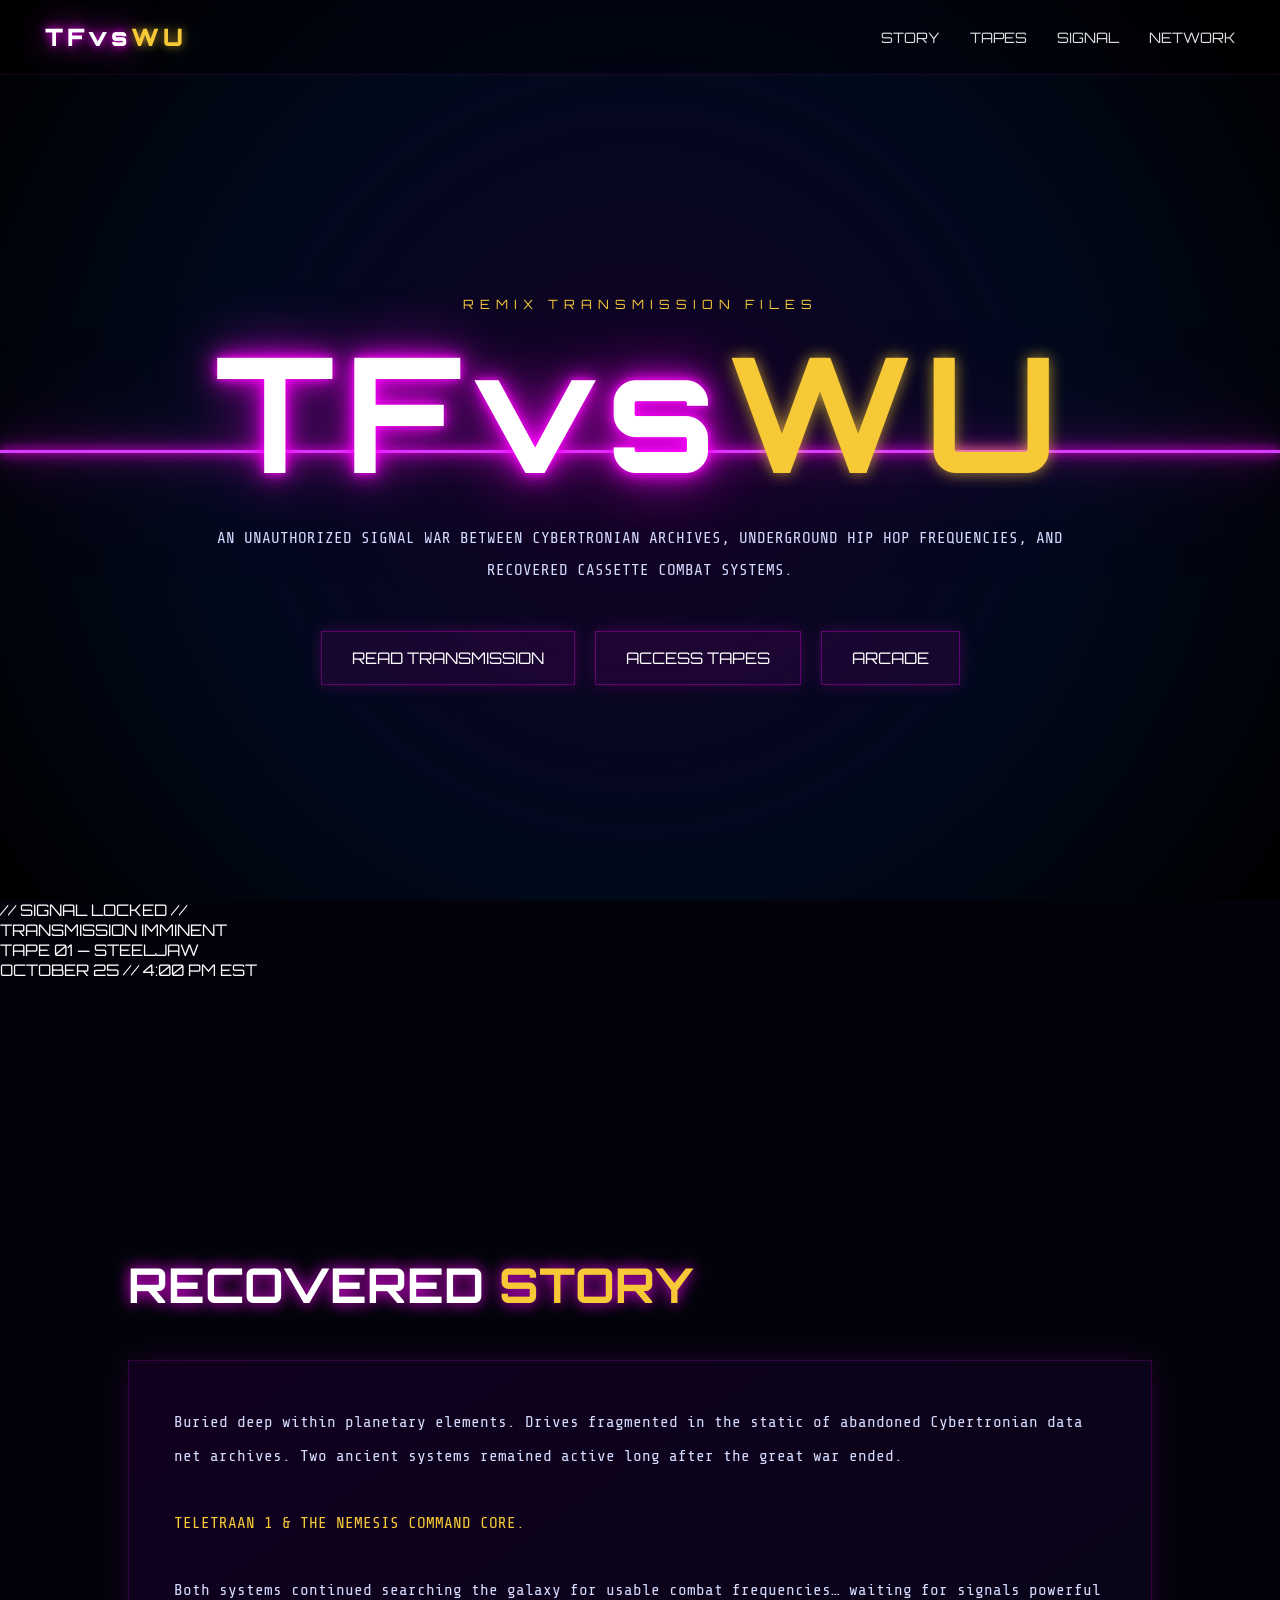
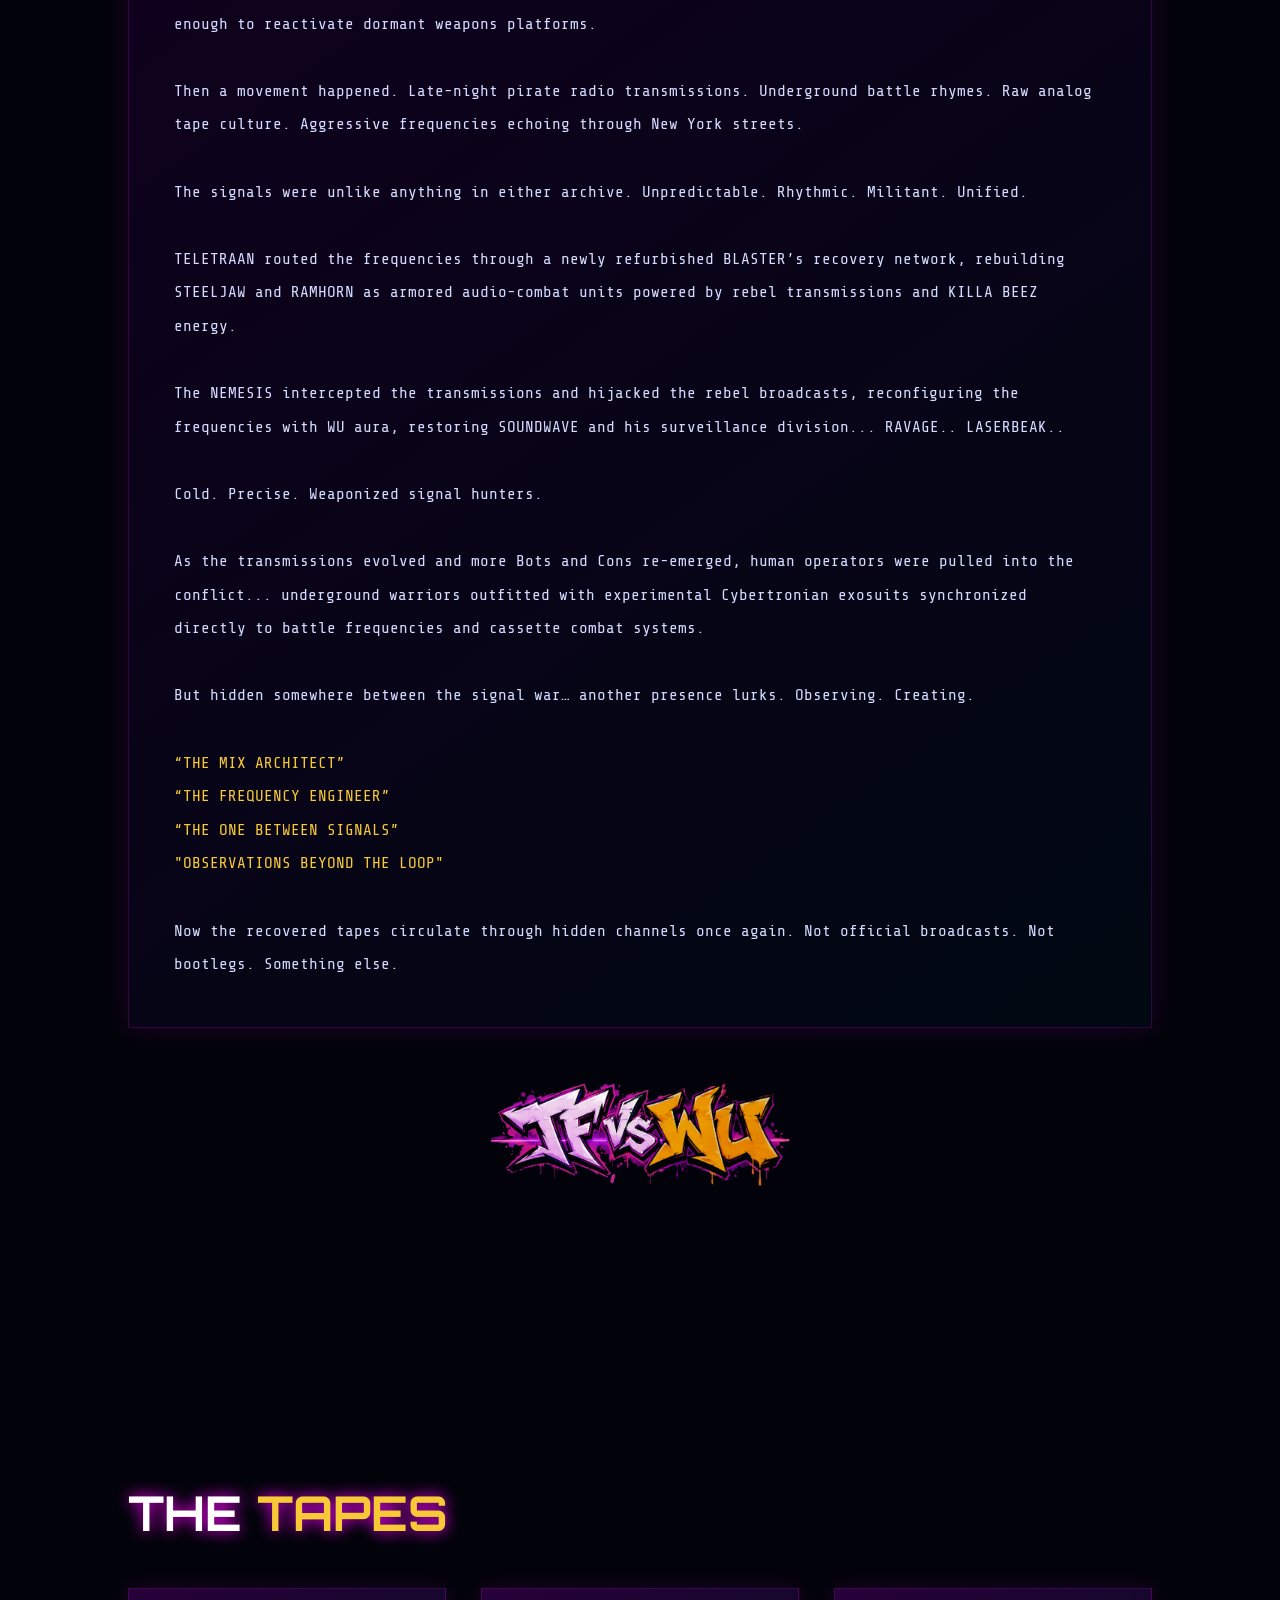
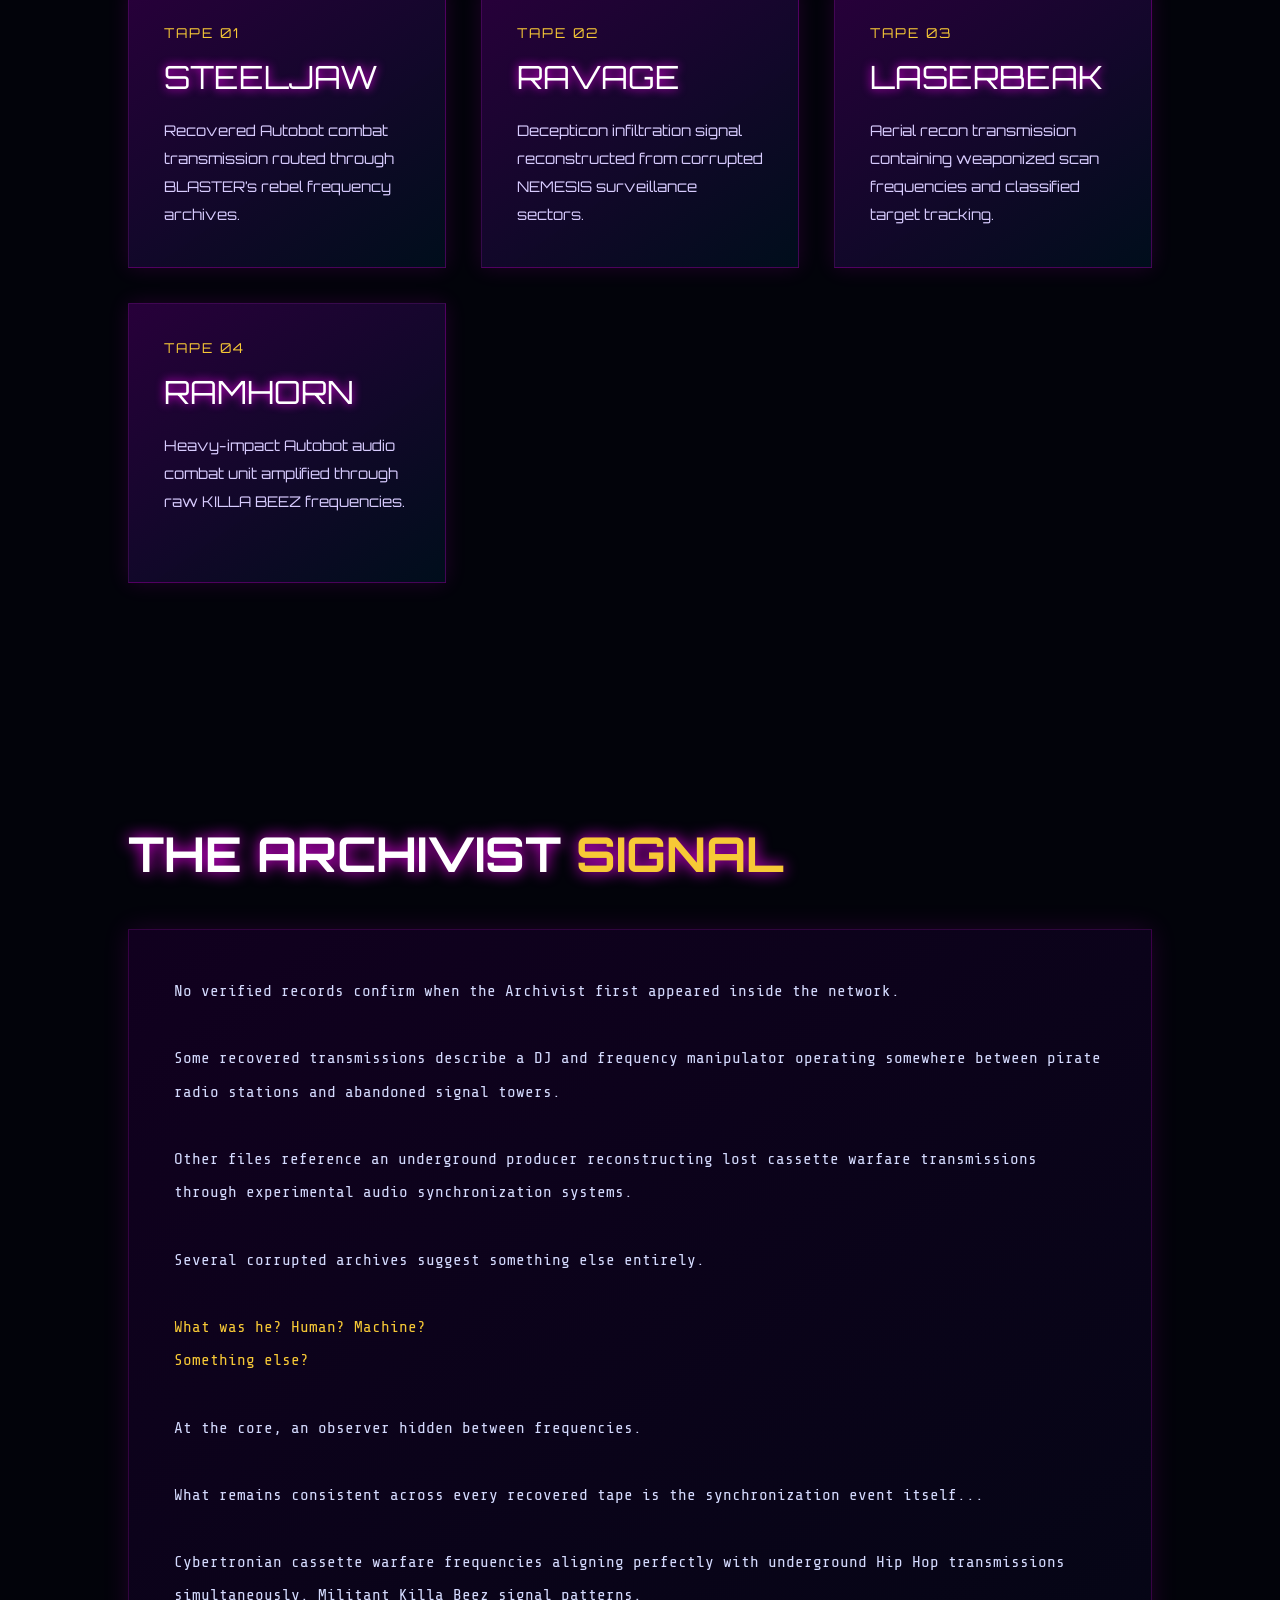
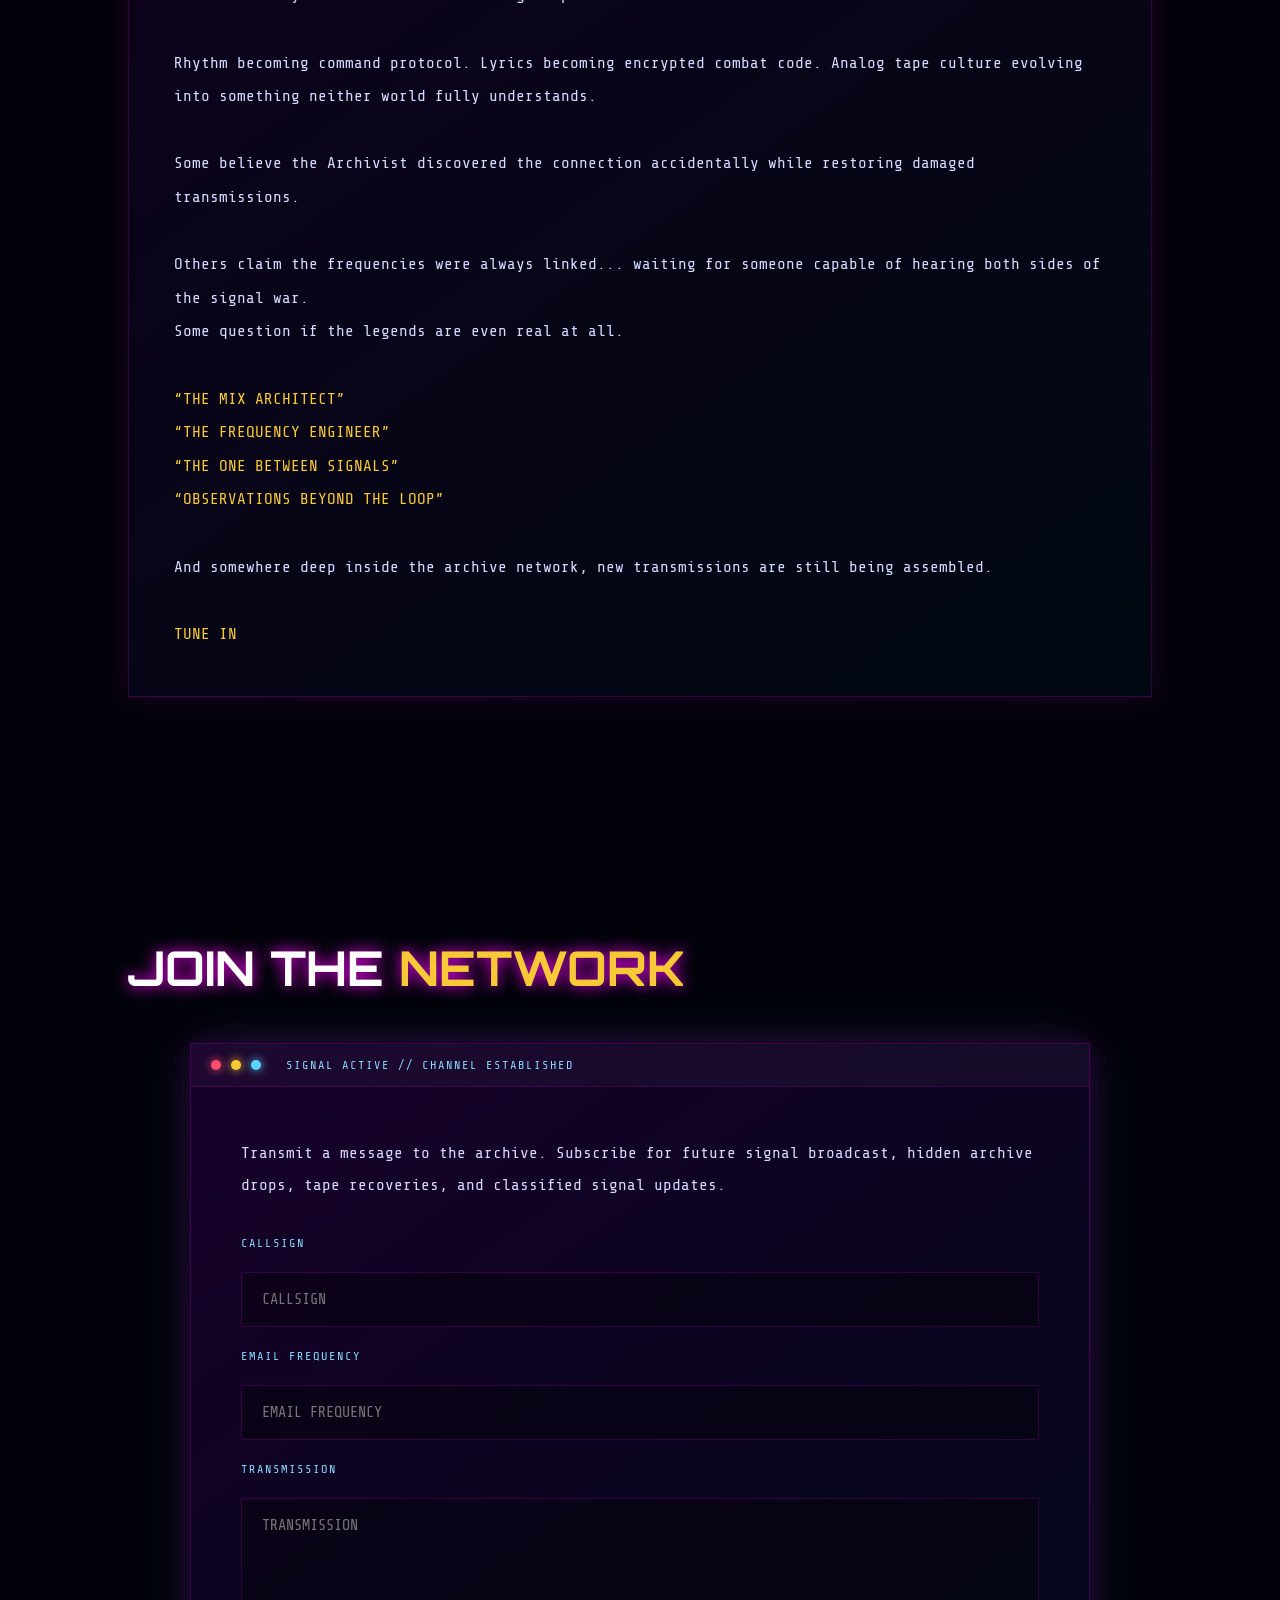
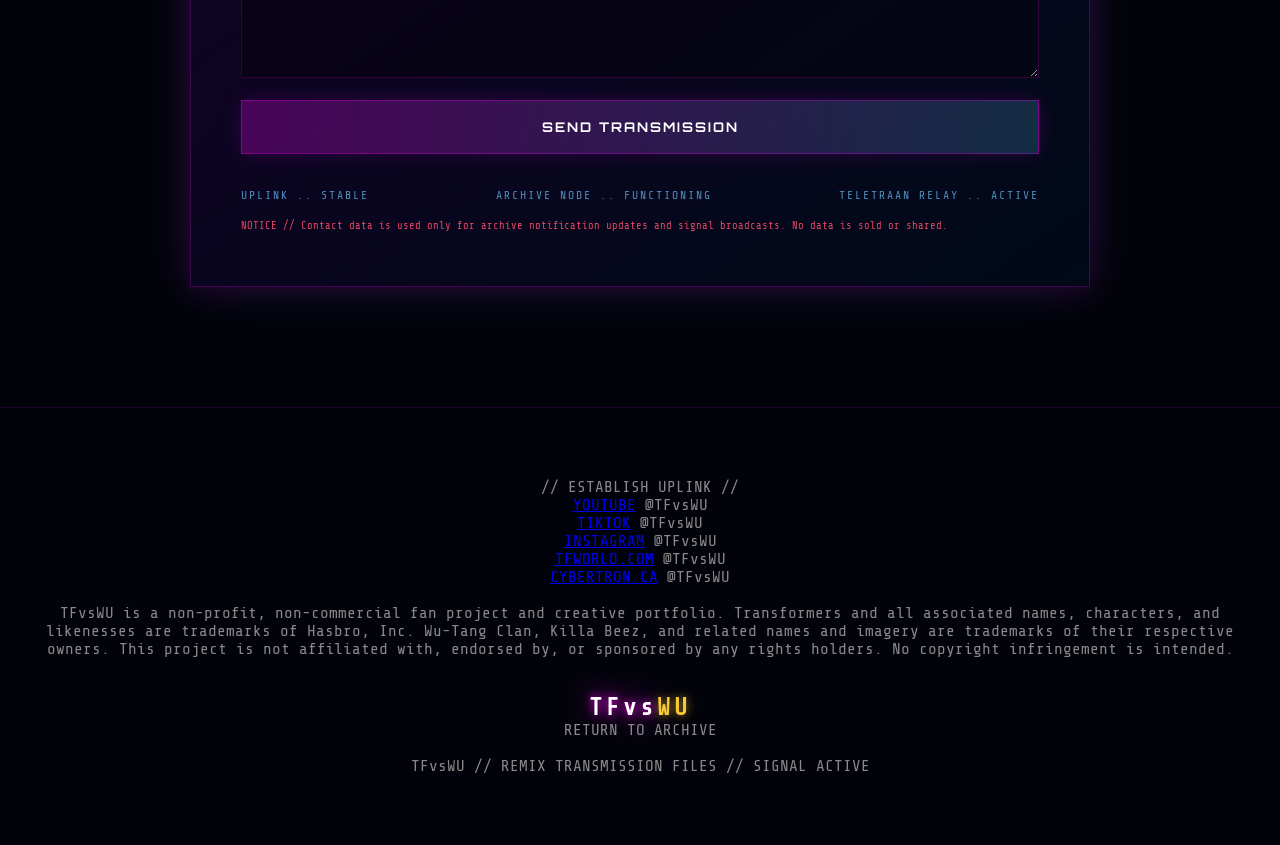
==== index.html @ 9536e9f8 "Update index.html" ====
<!DOCTYPE html>
<html lang="en">

<head>

  
<meta charset="UTF-8" />
<meta name="viewport" content="width=device-width, initial-scale=1.0"/>

<title>TFvsWU // Remix Transmission Files</title>

<meta name="description"
content="TFvsWU Remix Transmission Files. A crossover archive of Cybertronian cassette warfare, underground hip hop frequencies, and recovered transmission files.">

<meta property="og:title"
content="TFvsWU // Remix Transmission Files">

<meta property="og:description"
content="Recovered cassette combat transmissions and remix archive files.">

<meta property="og:type"
content="website">

<link rel="icon"
type="image/svg+xml"
href="data:image/svg+xml,%3Csvg xmlns='http://www.w3.org/2000/svg' viewBox='0 0 100 100'%3E%3Cdefs%3E%3Cfilter id='g'%3E%3CfeGaussianBlur stdDeviation='6'/%3E%3C/filter%3E%3C/defs%3E%3Cpolygon points='50,5 90,27 90,73 50,95 10,73 10,27' fill='%23d83cff' filter='url(%23g)'/%3E%3Cpolygon points='50,10 85,30 85,70 50,90 15,70 15,30' fill='%23f7c936'/%3E%3C/svg%3E">

<link rel="preconnect" href="https://fonts.googleapis.com">
<link rel="preconnect" href="https://fonts.gstatic.com" crossorigin>
<link href="https://fonts.googleapis.com/css2?family=Orbitron:wght@400;600;800;900&family=Share+Tech+Mono&display=swap" rel="stylesheet">

<link rel="stylesheet" href="style.css">


</head>

<body id="top">

<div class="grid-bg">
<div class="grid-floor"></div>
<div class="horizon"></div>
</div>

<div class="scanlines"></div>

<!-- ==================================================
NAV
================================================== -->

<nav aria-label="Main Navigation">

<a href="#top" class="logo">
TFvs<span>WU</span>
</a>

<div class="nav-links">

<a href="#story">STORY</a>
<a href="#tapes">TAPES</a>
<a href="#signal">SIGNAL</a>
<a href="#community">NETWORK</a>

</div>

</nav>

<!-- ==================================================
HERO
================================================== -->

<section id="top" class="hero">

<div class="hero-sub">
REMIX TRANSMISSION FILES
</div>

<h1>
TFvs<span>WU</span>
</h1>

<p>
AN UNAUTHORIZED SIGNAL WAR BETWEEN CYBERTRONIAN ARCHIVES, UNDERGROUND HIP HOP FREQUENCIES, AND RECOVERED CASSETTE COMBAT SYSTEMS.
</p>

<div class="hero-buttons">

<a href="#story">
READ TRANSMISSION
</a>
  
<a href="#tapes">
ACCESS TAPES
</a>

<a href="energon-cubes.html" target="_blank" rel="noopener noreferrer">ARCADE</a>
  
</div>

</section>

  
<!-- TFvsWU RELEASE TRANSMISSION -->
<div class="release-alert">
    <span class="release-label">// SIGNAL LOCKED //</span>

    <div class="release-title">
        TRANSMISSION IMMINENT
    </div>

    <div class="release-date">
        TAPE 01 — STEELJAW
        <br>
        OCTOBER 25 // 4:00 PM EST
    </div>

    <div class="release-video">
        <iframe
            src="https://www.youtube.com/embed/YOUR_YOUTUBE_VIDEO_ID"
            title="TFvsWU Tape 01 - Steeljaw"
            frameborder="0"
            allow="accelerometer; autoplay; clipboard-write; encrypted-media; gyroscope; picture-in-picture; web-share"
            referrerpolicy="strict-origin-when-cross-origin"
            allowfullscreen>
        </iframe>
    </div>
</div>


</div>

</section>
    

<!-- ==================================================
STORY
================================================== -->



<section id="story">

<h2 class="section-title">
RECOVERED <span>STORY</span>
</h2>

<div class="story-box">

<p>
Buried deep within planetary elements. Drives fragmented in the static of abandoned Cybertronian data net archives. Two ancient systems remained active long after the great war ended.</p>

<br>

<p class="highlight">
TELETRAAN 1 & THE NEMESIS COMMAND CORE.
</p>

<br>

<p>
Both systems continued searching the galaxy for usable combat frequencies… waiting for signals powerful enough to reactivate dormant weapons platforms.
</p>

<br>

<p>
Then a movement happened.

Late-night pirate radio transmissions.
Underground battle rhymes.
Raw analog tape culture.
Aggressive frequencies echoing through New York streets.
</p>

<br>

<p>
The signals were unlike anything in either archive.

Unpredictable.
Rhythmic.
Militant.
Unified.
</p>

<br>

<p>
TELETRAAN routed the frequencies through a newly refurbished BLASTER’s recovery network, rebuilding STEELJAW and RAMHORN as armored audio-combat units powered by rebel transmissions and KILLA BEEZ energy.
</p>

<br>

<p>
The NEMESIS intercepted the transmissions and hijacked the rebel broadcasts, reconfiguring the frequencies with WU aura, restoring SOUNDWAVE and his surveillance division... RAVAGE.. LASERBEAK..

</p>
<br>
<p>
Cold.
Precise.
Weaponized signal hunters.
</p>

<br>

<p>
As the transmissions evolved and more Bots and Cons re-emerged, human operators were pulled into the conflict... underground warriors outfitted with experimental Cybertronian exosuits synchronized directly to battle frequencies and cassette combat systems.
</p>

<br>

<p>
But hidden somewhere between the signal war… another presence lurks. Observing. Creating.
</p>

<br>

<p class="highlight">

“THE MIX ARCHITECT”
<br>
“THE FREQUENCY ENGINEER”
<br>
“THE ONE BETWEEN SIGNALS”
<br>
"OBSERVATIONS BEYOND THE LOOP"
  
</p>

<br>

<p>
Now the recovered tapes circulate through hidden channels once again.

Not official broadcasts.

Not bootlegs.

Something else.
</p>

</div>

<div style="text-align: center; margin: 30px 0;">
    <img 
        src="alt-logo.png" 
        alt="Alt Logo" 
        style="width: 100%; max-width: 300px; height: auto; display: inline-block;">
</div>
  
</section>
  
<!-- ==================================================
TAPES
================================================== -->

<section id="tapes">

<h2 class="section-title">
THE <span>TAPES</span>
</h2>

<div class="tapes-grid">

<a class="tape-card" href="steeljaw.html">

<div class="tape-number">
TAPE 01
</div>

<div class="tape-title">
STEELJAW
</div>

<div class="tape-desc">
Recovered Autobot combat transmission routed through BLASTER’s rebel frequency archives.
</div>

</a>

<a class="tape-card" href="ravage.html">

<div class="tape-number">
TAPE 02
</div>

<div class="tape-title">
RAVAGE
</div>

<div class="tape-desc">
Decepticon infiltration signal reconstructed from corrupted NEMESIS surveillance sectors.
</div>

</a>

<a class="tape-card" href="laserbeak.html">

<div class="tape-number">
TAPE 03
</div>

<div class="tape-title">
LASERBEAK
</div>

<div class="tape-desc">
Aerial recon transmission containing weaponized scan frequencies and classified target tracking.
</div>

</a>

<a class="tape-card" href="ramhorn.html">

<div class="tape-number">
TAPE 04
</div>

<div class="tape-title">
RAMHORN
</div>

<div class="tape-desc">
Heavy-impact Autobot audio combat unit amplified through raw KILLA BEEZ frequencies.
</div>

</a>

</div>

</section>

<!-- ==================================================
ARCHIVIST SIGNAL
================================================== -->

<section id="signal">

<h2 class="section-title">
THE ARCHIVIST <span>SIGNAL</span>
</h2>

<div class="story-box">

<p>
No verified records confirm when the Archivist first appeared inside the network.
</p>

<br>

<p>
Some recovered transmissions describe a DJ and frequency manipulator operating somewhere between pirate radio stations and abandoned signal towers.
</p>

<br>

<p>
Other files reference an underground producer reconstructing lost cassette warfare transmissions through experimental audio synchronization systems.
</p>

<br>

<p>
Several corrupted archives suggest something else entirely.
</p>

<br>

<p class="highlight">
What was he? Human? Machine?
<br>
Something else?
</p>

<br>

<p>
At the core, an observer hidden between frequencies.
</p>

<br>

<p>
What remains consistent across every recovered tape is the synchronization event itself...
</p>

<br>

<p>
Cybertronian cassette warfare frequencies aligning perfectly with underground Hip Hop transmissions simultaneously. Militant Killa Beez signal patterns.
</p>

<br>

<p>
Rhythm becoming command protocol.
Lyrics becoming encrypted combat code.
Analog tape culture evolving into something neither world fully understands.
</p>

<br>

<p>
Some believe the Archivist discovered the connection accidentally while restoring damaged transmissions.
</p>

<br>

<p>
Others claim the frequencies were always linked... waiting for someone capable of hearing both sides of the signal war.
</p>

<p>
Some question if the legends are even real at all.
</p>
<br>
  
<p class="highlight">

“THE MIX ARCHITECT”
<br>
“THE FREQUENCY ENGINEER”
<br>
“THE ONE BETWEEN SIGNALS”
<br>
“OBSERVATIONS BEYOND THE LOOP”

</p>

<br>

<p>
And somewhere deep inside the archive network, new transmissions are still being assembled.
</p>

<br>
<p class="highlight">
TUNE IN
</p>
</div>

</section>

<!-- ==================================================
NETWORK TERMINAL
================================================== -->

<section id="community">

<h2 class="section-title">
JOIN THE <span>NETWORK</span>
</h2>

<div class="network-terminal">

<div class="terminal-top">

<div class="terminal-dot red"></div>
<div class="terminal-dot yellow"></div>
<div class="terminal-dot blue"></div>

<div class="terminal-status">
SIGNAL ACTIVE // CHANNEL ESTABLISHED
</div>

</div>

<div class="terminal-content">

<p class="network-text">

Transmit a message to the archive.

Subscribe for future signal broadcast, hidden archive drops, tape recoveries, and classified signal updates.

</p>

<form
class="network-form"
action="https://formsubmit.co/613hiphop@gmail.com"
method="POST"
>

<input
type="hidden"
name="_subject"
value="TFvsWU Signal Transmission">

<input
type="hidden"
name="_template"
value="table">

<input
type="hidden"
name="_honey">

<input
type="hidden"
name="_captcha"
value="true">

<input
type="hidden"
name="_next"
value="https://tfvswu.com/thankyou.html">
  
<label for="callsign">
CALLSIGN
</label>

<input
id="callsign"
type="text"
name="name"
placeholder="CALLSIGN"
required
>

<label for="email">
EMAIL FREQUENCY
</label>

<input
id="email"
type="email"
name="email"
placeholder="EMAIL FREQUENCY"
required
>

<label for="message">
TRANSMISSION
</label>

<textarea
id="message"
name="message"
placeholder="TRANSMISSION"
required
></textarea>
  
<button type="submit">
SEND TRANSMISSION
</button>

</form>

<div class="terminal-footer">

<span>UPLINK .. STABLE</span>
<span>ARCHIVE NODE .. FUNCTIONING</span>
<span>TELETRAAN RELAY .. ACTIVE</span>

</div>

<p class="network-note">
NOTICE // Contact data is used only for archive notification updates and signal broadcasts. No data is sold or shared.
</p>
  
</div>

</div>

</div>

</section>

<!-- ==================================================
FOOTER
================================================== -->

<footer>

  <!-- TFvsWU SOCIAL UPLINK -->
<div class="social-signal">
    <div class="social-heading">// ESTABLISH UPLINK //</div>

    <div class="social-links">
        <div class="social-item">
            <a href="https://www.youtube.com/@TFvsWU" target="_blank" rel="noopener noreferrer">YOUTUBE</a>
            <span>@TFvsWU</span>
        </div>

        <div class="social-item">
            <a href="https://www.tiktok.com/@tfvswu" target="_blank" rel="noopener noreferrer">TIKTOK</a>
            <span>@TFvsWU</span>
        </div>

        <div class="social-item">
            <a href="https://www.tiktok.com/@tfvswu" target="_blank" rel="noopener noreferrer">INSTAGRAM</a>
            <span>@TFvsWU</span>
        </div>
    </div>

    <div class="community-links">
        <div class="social-item">
            <a href="https://tfw2005.com/" target="_blank" rel="noopener noreferrer">TFWORLD.COM</a>
            <span>@TFvsWU</span>
        </div>

        <div class="social-item">
            <a href="https://www.cybertron.ca/" target="_blank" rel="noopener noreferrer">CYBERTRON.CA</a>
            <span>@TFvsWU</span>
        </div>
    </div>
</div>

  <br>

  <p class="disclaimer">
        TFvsWU is a non-profit, non-commercial fan project and creative portfolio.
        Transformers and all associated names, characters, and likenesses are trademarks of Hasbro, Inc.
        Wu-Tang Clan, Killa Beez, and related names and imagery are trademarks of their respective owners.
        This project is not affiliated with, endorsed by, or sponsored by any rights holders.
        No copyright infringement is intended.
    </p>
<br>
  <br>


  
<a href="index.html#top" class="logo">
    TFvs<span>WU</span>
</a>
  
    <div class="return-text">
        RETURN TO ARCHIVE
    </div>
<br>

  TFvsWU // REMIX TRANSMISSION FILES //
SIGNAL ACTIVE
  
</footer>

</body>

</html>
---- style.css ----
*{
    margin:0;
    padding:0;
    box-sizing:border-box;
}

html{
    scroll-behavior:smooth;
}

body{

    background:#02030a;
    color:white;

    overflow-x:hidden;

    font-family:'Orbitron',sans-serif;
}

/* ==================================================
COLOR VARIABLES
================================================== */

:root{

    --purple:#d83cff;
    --purpleGlow:#ff00ff;

    --blue:#5ad1ff;

    --wu:#f7c936;

    --dark:#05060d;

}

/* ==================================================
BACKGROUND
================================================== */

.grid-bg{

    position:fixed;
    inset:0;

    z-index:-50;

    overflow:hidden;

    background:

    radial-gradient(
        circle at center,
        rgba(90,0,140,.22) 0%,
        rgba(0,10,30,.92) 55%,
        #000 100%
    );
}

/* ==================================================
GRID FLOOR
================================================== */

.grid-floor{

    position:absolute;

    width:300%;
    height:300%;

    left:-100%;
    bottom:-170%;

    transform:
    perspective(1200px)
    rotateX(87deg);

    background-image:

    linear-gradient(
        rgba(255,0,255,.22) 1px,
        transparent 1px
    ),

    linear-gradient(
        90deg,
        rgba(90,209,255,.15) 1px,
        transparent 1px
    );

    background-size:
        100% 55px,
        120px 100%;

    animation:gridMove 12s linear infinite;

    opacity:.95;

    filter:
        drop-shadow(0 0 6px #ff00ff)
        drop-shadow(0 0 10px rgba(90,209,255,.3));

    mask-image:
        linear-gradient(
            to top,
            rgba(255,255,255,1) 0%,
            rgba(255,255,255,.9) 40%,
            rgba(255,255,255,.3) 75%,
            transparent 100%
        );
}

@keyframes gridMove{

    from{
        background-position:0 0;
    }

    to{
        background-position:0 55px;
    }

}

/* ==================================================
HORIZON
================================================== */

.horizon{

    position:absolute;

    top:50%;

    width:100%;
    height:3px;

    background:var(--purple);

    box-shadow:
    0 0 8px var(--purpleGlow),
    0 0 16px var(--purpleGlow),
    0 0 32px var(--purpleGlow),
    0 0 64px var(--purpleGlow),
    0 0 120px rgba(255,0,255,.8);
}

/* ==================================================
SCANLINES
================================================== */

.scanlines{

    position:fixed;
    inset:0;

    z-index:999;

    pointer-events:none;

    background:
    repeating-linear-gradient(
        to bottom,
        rgba(255,255,255,.02),
        rgba(255,255,255,.02) 1px,
        transparent 1px,
        transparent 4px
    );

    mix-blend-mode:soft-light;
}

/* ==================================================
NAV
================================================== */

nav{

    position:fixed;
    top:0;
    left:0;

    width:100%;

    display:flex;
    justify-content:space-between;
    align-items:center;

    padding:22px 45px;

    z-index:500;

    background:rgba(0,0,0,.35);

    backdrop-filter:blur(8px);

    border-bottom:
    1px solid rgba(255,0,255,.12);
}

.logo{

    text-decoration:none;

    font-size:1.5rem;
    font-weight:900;

    letter-spacing:4px;

    color:white;

    text-shadow:
    0 0 10px var(--purpleGlow),
    0 0 30px var(--purpleGlow);
}

.logo span{

    color:var(--wu);

    text-shadow:
    0 0 10px rgba(247,201,54,.7);
}

.logo:hover{

    transform:scale(1.05);

    transition:.3s;

    text-shadow:
    0 0 12px var(--purpleGlow),
    0 0 24px var(--purpleGlow),
    0 0 40px var(--purpleGlow);
}

.logo:hover span{

    color:var(--wu);

    text-shadow:
    0 0 12px rgba(247,201,54,.8),
    0 0 24px rgba(247,201,54,.8),
    0 0 40px rgba(247,201,54,.6);
} 
  
.nav-links{

    display:flex;
    gap:30px;
}

.nav-links a{

    text-decoration:none;

    color:#ddd;

    font-size:.9rem;

    transition:.3s;
}

.nav-links a:hover{

    color:var(--wu);

    text-shadow:
    0 0 8px rgba(247,201,54,.8);
}

/* ==================================================
HERO
================================================== */

.hero{

    min-height:100vh;

    display:flex;
    flex-direction:column;
    justify-content:center;
    align-items:center;

    text-align:center;

    padding:120px 40px 40px;
}

.hero-sub{

    color:var(--wu);

    letter-spacing:6px;

    margin-bottom:20px;

    font-size:.8rem;
}

.hero h1{

    font-size:clamp(4rem,14vw,10rem);

    line-height:1;

    letter-spacing:10px;

    margin-bottom:30px;

    text-shadow:
    0 0 10px var(--purpleGlow),
    0 0 25px var(--purpleGlow),
    0 0 60px rgba(255,0,255,.8);
}

.hero h1 span{

    color:var(--wu);

    text-shadow:
    0 0 15px rgba(247,201,54,.7);
}

.hero p{

    max-width:850px;

    line-height:2;

    color:#d3d9ff;

    font-family:'Share Tech Mono',monospace;

    margin-bottom:45px;
}

.hero-buttons{

    display:flex;
    gap:20px;
    flex-wrap:wrap;
}

.hero-buttons a{

    padding:16px 30px;

    text-decoration:none;

    color:white;

    border:1px solid rgba(255,0,255,.3);

    background:rgba(255,0,255,.08);

    transition:.3s;

    box-shadow:
    0 0 15px rgba(255,0,255,.2);
}

.hero-buttons a:hover{

    transform:translateY(-4px);

    border-color:var(--wu);

    color:var(--wu);

    box-shadow:
    0 0 15px rgba(247,201,54,.4),
    0 0 30px rgba(255,0,255,.4);
}

/* ==================================================
SECTIONS
================================================== */

section{

    padding:120px 10%;
}

.section-title{

    font-size:3rem;

    margin-bottom:45px;

    color:white;

    text-shadow:
    0 0 15px var(--purpleGlow);
}

.section-title span{

    color:var(--wu);
}

/* ==================================================
STORY BOXES
================================================== */

.story-box{

    padding:45px;

    background:
    linear-gradient(
        145deg,
        rgba(20,0,35,.85),
        rgba(0,10,20,.82)
    );

    border:
    1px solid rgba(255,0,255,.18);

    backdrop-filter:blur(8px);

    font-family:'Share Tech Mono',monospace;

    line-height:2.1;

    color:#d5dbff;

    box-shadow:
    0 0 25px rgba(255,0,255,.12);
}

.story-box .highlight{

    color:var(--wu);
}

/* ==================================================
TAPES
================================================== */

.tapes-grid{

    display:grid;

    grid-template-columns:
    repeat(auto-fit,minmax(260px,1fr));

    gap:35px;
}

.tape-card{

    position:relative;

    min-height:280px;

    padding:35px;

    overflow:hidden;

    text-decoration:none;

    background:
    linear-gradient(
        145deg,
        rgba(45,0,65,.88),
        rgba(0,15,30,.92)
    );

    border:
    1px solid rgba(255,0,255,.2);

    transition:.4s;

    box-shadow:
    0 0 20px rgba(255,0,255,.12);
}

.tape-card:hover{

    transform:
    translateY(-8px)
    scale(1.02);

    border-color:rgba(247,201,54,.5);

    box-shadow:
    0 0 20px rgba(255,0,255,.45),
    0 0 40px rgba(247,201,54,.18);
}

.tape-card::before{

    content:"";

    position:absolute;
    inset:0;

    background:
    linear-gradient(
        120deg,
        transparent,
        rgba(255,255,255,.08),
        transparent
    );

    transform:translateX(-100%);

    transition:1s;
}

.tape-card:hover::before{

    transform:translateX(100%);
}

.tape-number{

    color:var(--wu);

    font-size:.85rem;

    margin-bottom:16px;

    letter-spacing:2px;
}

.tape-title{

    font-size:2rem;

    margin-bottom:20px;

    color:white;

    text-shadow:
    0 0 10px var(--purpleGlow);
}

.tape-desc{

    color:#d8ccff;

    line-height:1.9;

    font-size:.92rem;
}

/* ==================================================
NETWORK TERMINAL
================================================== */

.network-terminal{

    position:relative;

    max-width:900px;

    margin:auto;

    background:
    linear-gradient(
        145deg,
        rgba(25,0,45,.92),
        rgba(0,10,25,.95)
    );

    border:
    1px solid rgba(255,0,255,.22);

    overflow:hidden;

    backdrop-filter:blur(10px);

    box-shadow:
    0 0 30px rgba(255,0,255,.18),
    0 0 60px rgba(0,180,255,.08);
}

.terminal-top{

    display:flex;
    align-items:center;

    gap:10px;

    padding:14px 20px;

    border-bottom:
    1px solid rgba(255,0,255,.15);

    background:
    rgba(255,255,255,.03);
}

.terminal-dot{

    width:10px;
    height:10px;

    border-radius:50%;
}

.terminal-dot.red{
    background:#ff4d6d;
    box-shadow:0 0 10px #ff4d6d;
}

.terminal-dot.yellow{
    background:#f7c936;
    box-shadow:0 0 10px #f7c936;
}

.terminal-dot.blue{
    background:#5ad1ff;
    box-shadow:0 0 10px #5ad1ff;
}

.terminal-status{

    margin-left:15px;

    font-size:.75rem;

    letter-spacing:2px;

    color:#8ad8ff;

    font-family:'Share Tech Mono',monospace;
}

.terminal-content{

    padding:50px;
}

.network-text{

    color:#d8d8ff;

    line-height:2;

    margin-bottom:35px;

    font-family:'Share Tech Mono',monospace;
}

.network-form{

    display:flex;
    flex-direction:column;

    gap:22px;
}
.network-form label{

    font-size:.75rem;

    letter-spacing:2px;

    color:#8ad8ff;

    font-family:'Share Tech Mono',monospace;
}
.network-form input,
.network-form textarea{

    width:100%;

    padding:18px 20px;

    background:
    rgba(0,0,0,.35);

    border:
    1px solid rgba(255,0,255,.18);

    color:white;

    font-size:.95rem;

    font-family:'Share Tech Mono',monospace;

    outline:none;

    transition:.3s;
}

.network-form input:focus,
.network-form textarea:focus{

    border-color:#f7c936;

    box-shadow:
    0 0 15px rgba(247,201,54,.25);
}

.network-form textarea{

    min-height:180px;

    resize:vertical;
}

.network-form button{

    padding:18px;

    border:none;

    cursor:pointer;

    background:
    linear-gradient(
        90deg,
        rgba(255,0,255,.25),
        rgba(90,209,255,.18)
    );

    color:white;

    letter-spacing:2px;

    font-weight:700;

    transition:.35s;

    font-family:'Orbitron',sans-serif;

    border:
    1px solid rgba(255,0,255,.3);

    box-shadow:
    0 0 20px rgba(255,0,255,.15);
}

.network-form button:hover{

    transform:translateY(-3px);

    color:#f7c936;

    border-color:#f7c936;

    box-shadow:
    0 0 20px rgba(247,201,54,.3),
    0 0 35px rgba(255,0,255,.25);
}

.terminal-footer{

    margin-top:35px;

    display:flex;
    justify-content:space-between;
    flex-wrap:wrap;

    gap:15px;

    font-size:.72rem;

    color:#6dc7ff;

    letter-spacing:2px;

    font-family:'Share Tech Mono',monospace;

    opacity:.7;
}
.network-note{

    margin-top:15px;

    font-size:.65rem;

    color:#ff4d6d;

    font-family:'Share Tech Mono',monospace;

    opacity:.9;

    line-height:1.8;
}
/* ==================================================
FOOTER
================================================== */

footer{

    padding:70px 20px;

    text-align:center;

    border-top:
    1px solid rgba(255,0,255,.12);

    color:#888;

    font-family:'Share Tech Mono',monospace;
}

/* ==================================================
KEYBOARD FOCUS
================================================== */

a:focus-visible,
button:focus-visible,
input:focus-visible,
textarea:focus-visible{

    outline:2px solid var(--wu);
    outline-offset:4px;
}
  
/* ==================================================
RESPONSIVE
================================================== */

@media(max-width:768px){

    nav{

        flex-direction:column;
        gap:20px;
    }

    .hero h1{

        letter-spacing:4px;
    }

    .section-title{

        font-size:2rem;
    }

    .terminal-content{

        padding:35px 25px;
    }

    .terminal-footer{

        flex-direction:column;
    }

/* =====================================
   TFvsWU RELEASE TRANSMISSION
===================================== */

.release-alert {
    text-align: center;
    width: fit-content;
    max-width: 90%;
    margin: 25px auto 10px;
    padding: 16px 24px;
    text-align: center;
    border: 1px solid rgba(177, 100, 255, 0.65);
    background: rgba(35, 15, 55, 0.55);
    box-shadow: 0 0 18px rgba(160, 70, 255, 0.18);
    animation: releaseGlow 2s ease-in-out infinite alternate;
}

.release-label {
    display: block;
    color: #bd8aff;
    font-size: 0.7rem;
    letter-spacing: 3px;
    margin-bottom: 8px;
}

.release-title {
    color: #fff;
    font-size: clamp(1.1rem, 3vw, 1.6rem);
    font-weight: bold;
    letter-spacing: 2px;
}

.release-date {
    color: #ffe36a;
    font-size: 0.9rem;
    font-weight: bold;
    letter-spacing: 2px;
    line-height: 1.8;
    margin-top: 10px;
}

.release-video {
    margin-left: auto;
    margin-right: auto;
    width: 100%;
    max-width: 560px;
    aspect-ratio: 16 / 9;
    margin: 18px auto 0;
    border: 1px solid rgba(105, 216, 255, 0.45);
    box-shadow: 0 0 18px rgba(105, 216, 255, 0.2);
}

.release-video iframe {
    display: block;
    width: 100%;
    height: 100%;
    border: 0;
}

@keyframes releaseGlow {
    from {
        box-shadow: 0 0 8px rgba(160, 70, 255, 0.15);
    }
    to {
        box-shadow: 0 0 24px rgba(160, 70, 255, 0.5);
    }
}

/* =====================================
   TFvsWU SOCIAL UPLINK
===================================== */

.social-signal {
    margin: 35px auto 10px;
    padding: 22px 15px;
    text-align: center;
    border-top: 1px solid rgba(105, 216, 255, 0.25);
}

.social-heading {
    color: #69d8ff;
    font-size: 0.7rem;
    letter-spacing: 3px;
    margin-bottom: 20px;
}

.social-links,
.community-links {
    display: flex;
    justify-content: center;
    align-items: flex-start;
    flex-wrap: wrap;
    gap: 22px 28px;
}

.community-links {
    margin-top: 24px;
    padding-top: 20px;
    border-top: 1px solid rgba(105, 216, 255, 0.18);
}

.social-item {
    display: flex;
    flex-direction: column;
    align-items: center;
    gap: 8px;
}

.social-item a {
    color: #fff;
    text-decoration: none;
    font-size: 0.8rem;
    letter-spacing: 2px;
    transition: color 0.2s ease, text-shadow 0.2s ease;
}

.social-item a:hover {
    color: #69d8ff;
    text-shadow: 0 0 10px #69d8ff;
}

.social-item span {
    color: #bd8aff;
    font-size: 0.75rem;
    letter-spacing: 1px;
}

/* FORCE STEELJAW VIDEO TO CENTER */
.release-alert {
    display: flex !important;
    flex-direction: column !important;
    align-items: center !important;
}

.release-video {
    display: block !important;
    width: min(560px, 100%) !important;
    margin: 18px auto 0 !important;
    position: static !important;
    align-self: center !important;
}

.release-video iframe {
    display: block !important;
    width: 100% !important;
    height: 100% !important;
}

    
}
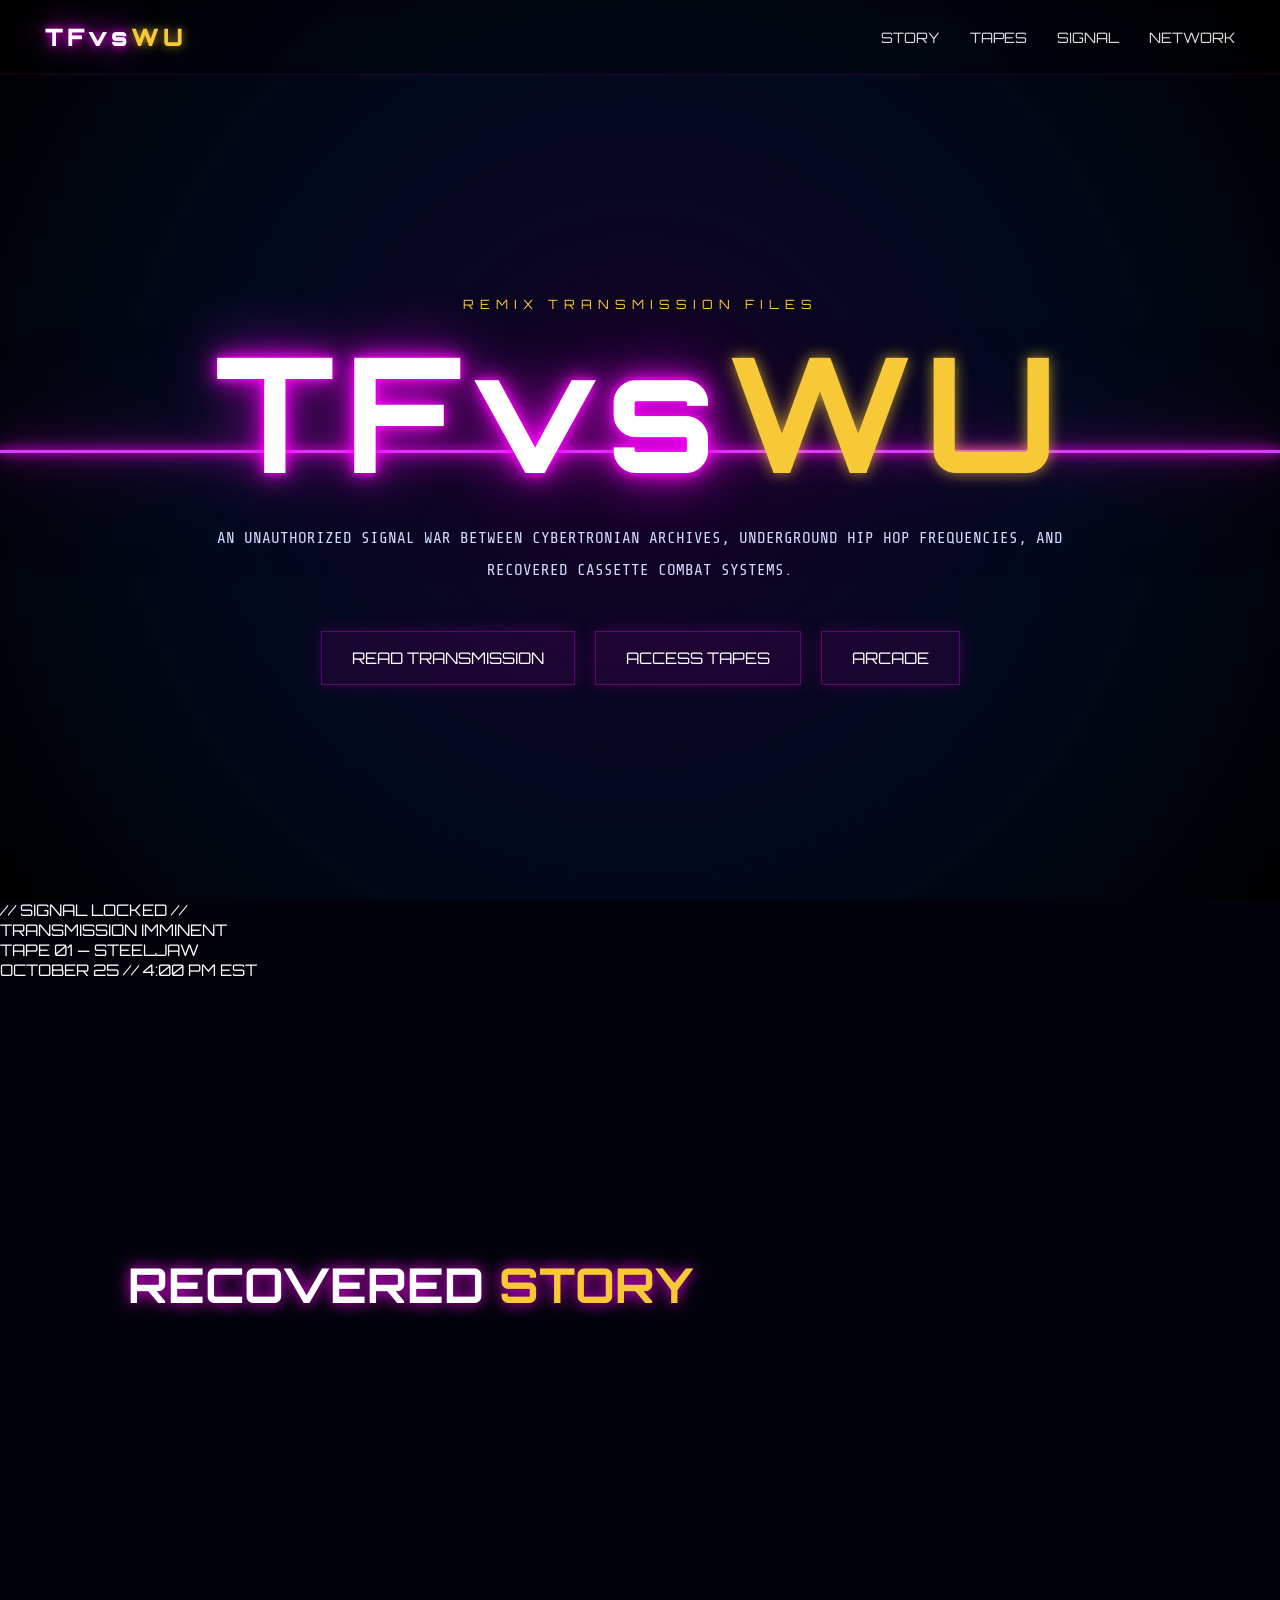
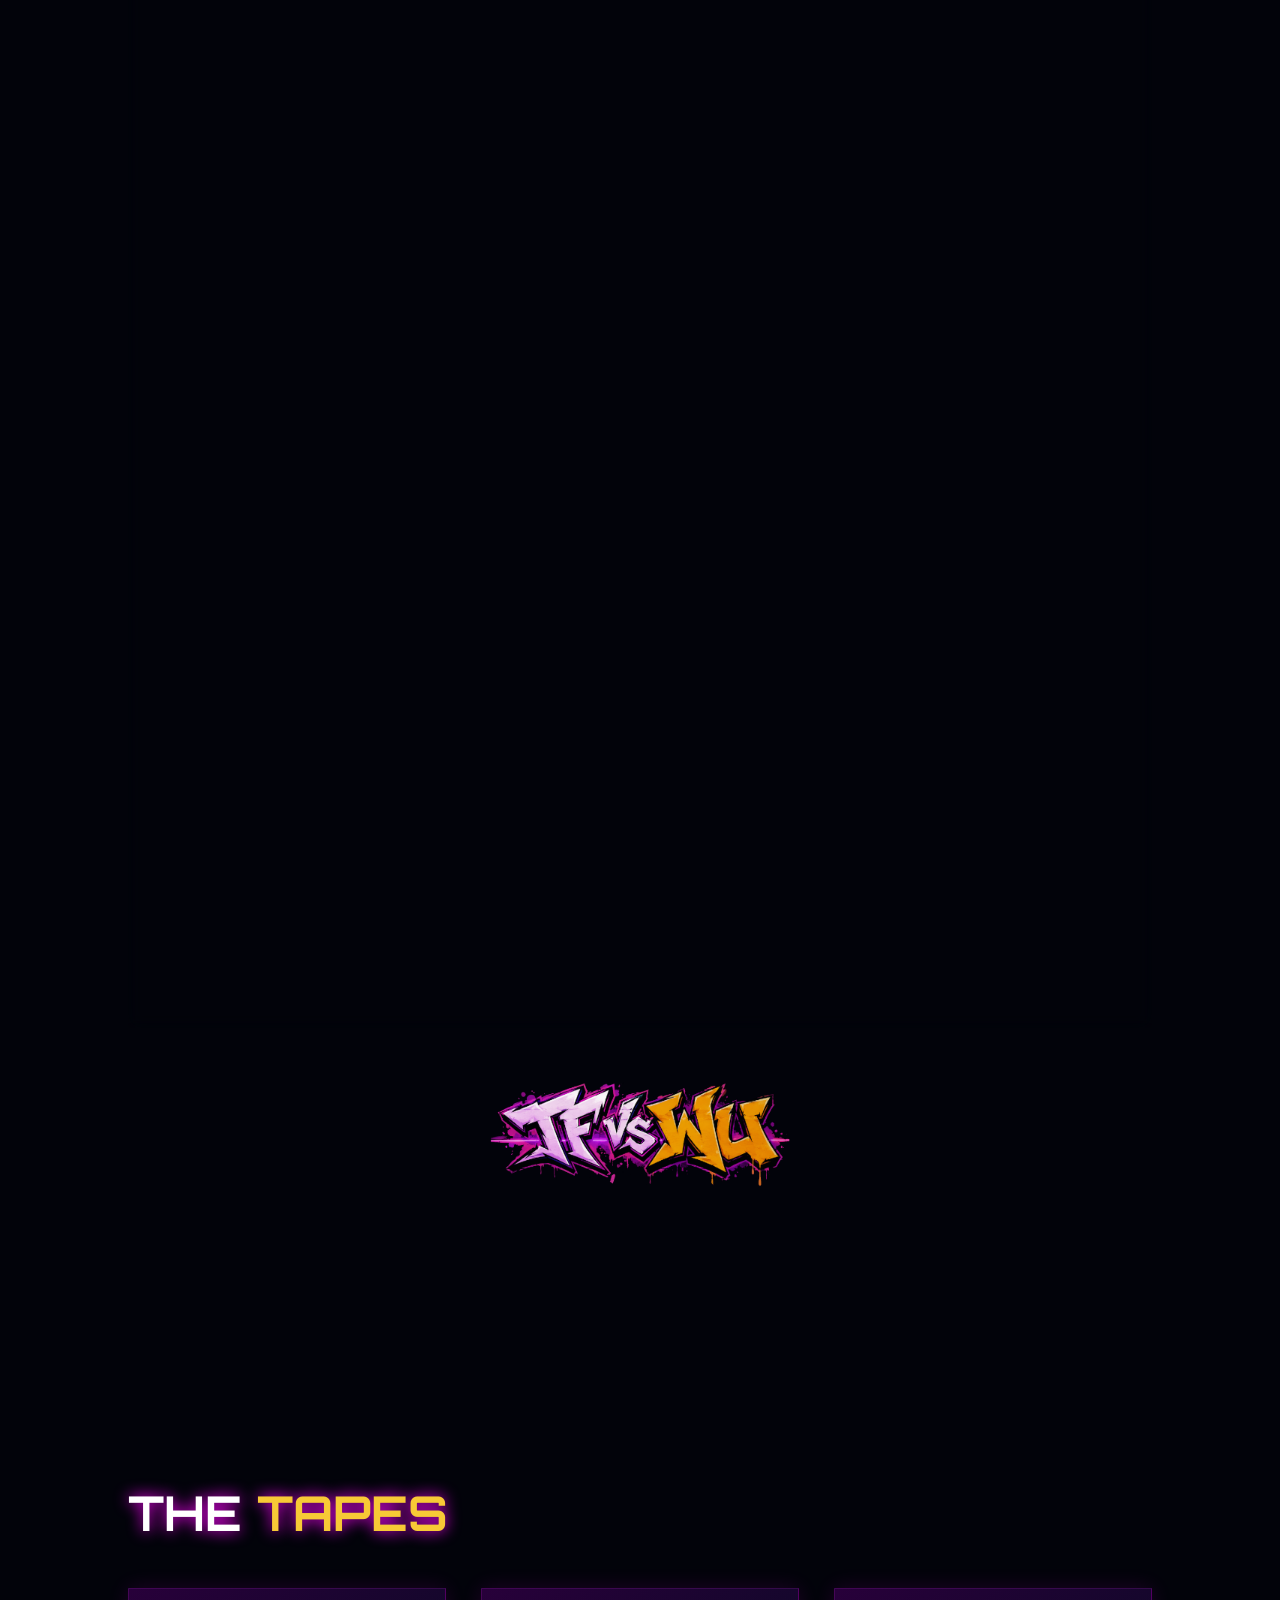
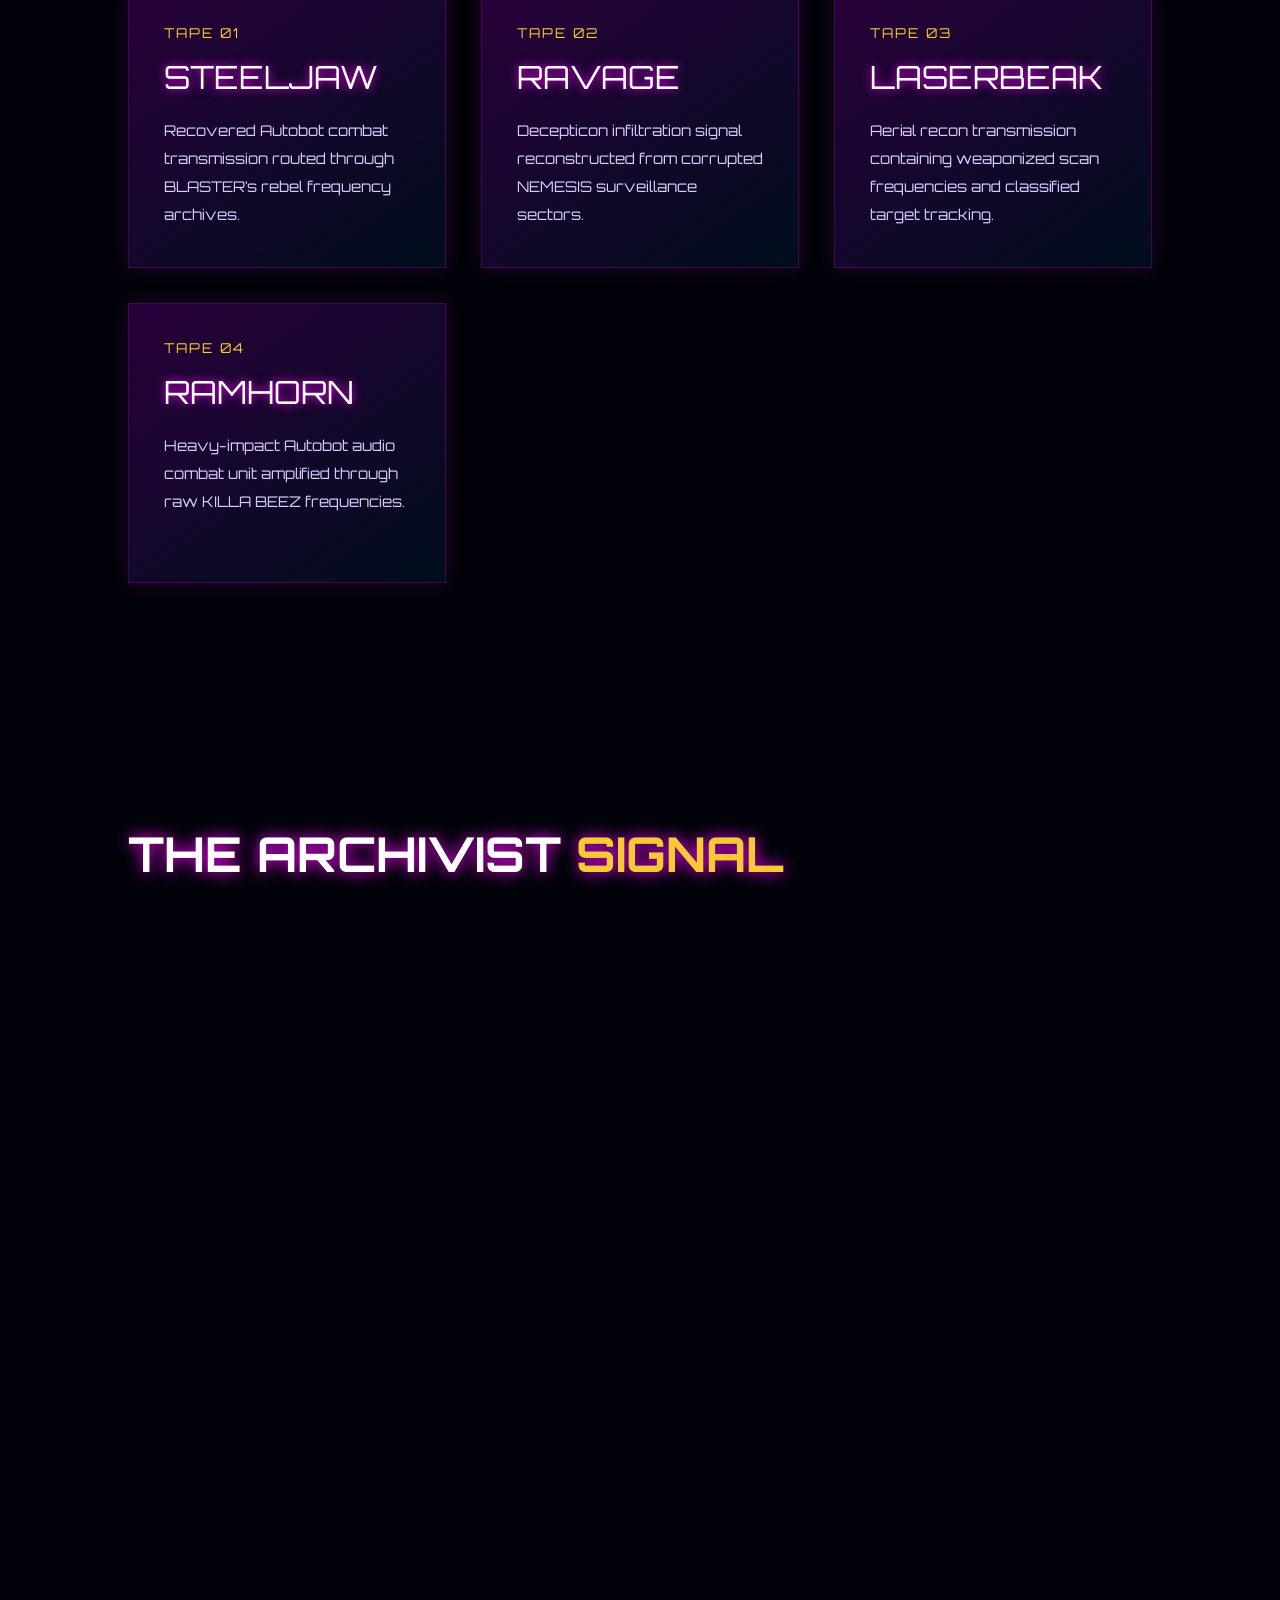
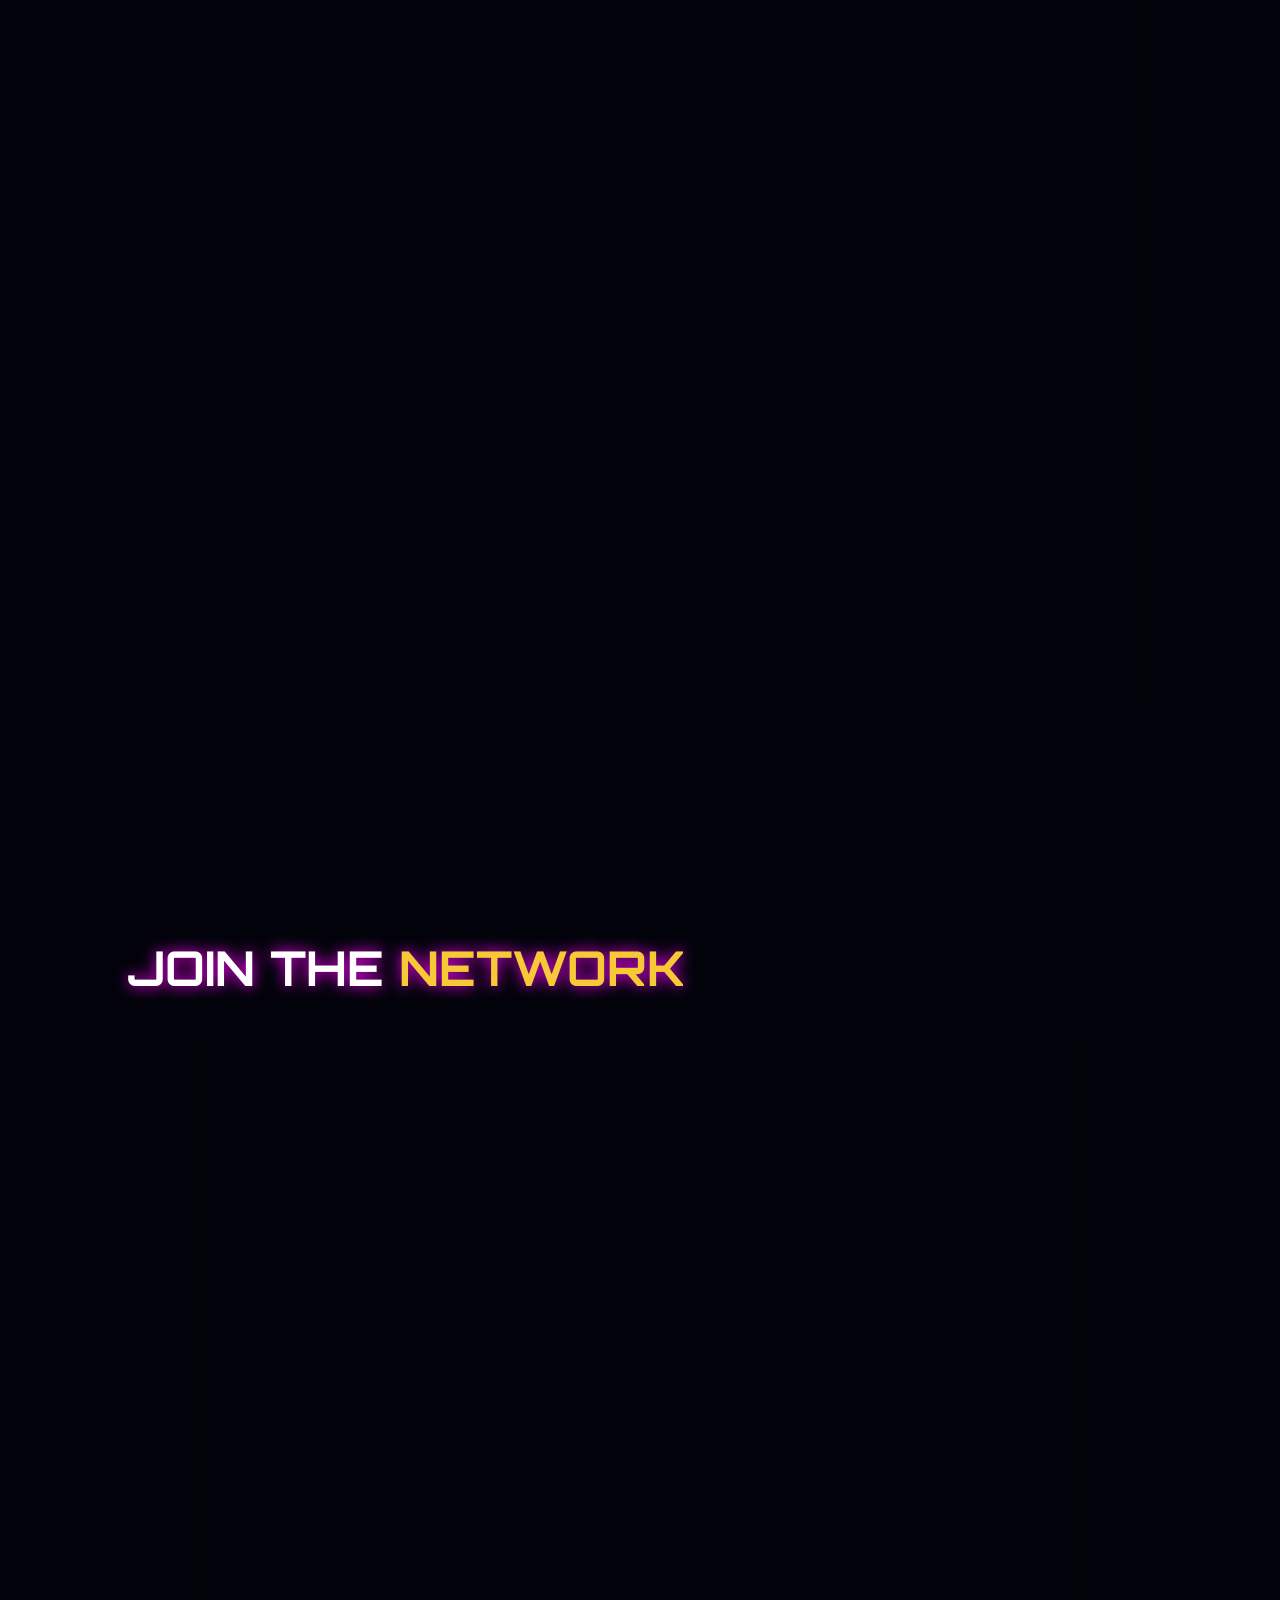
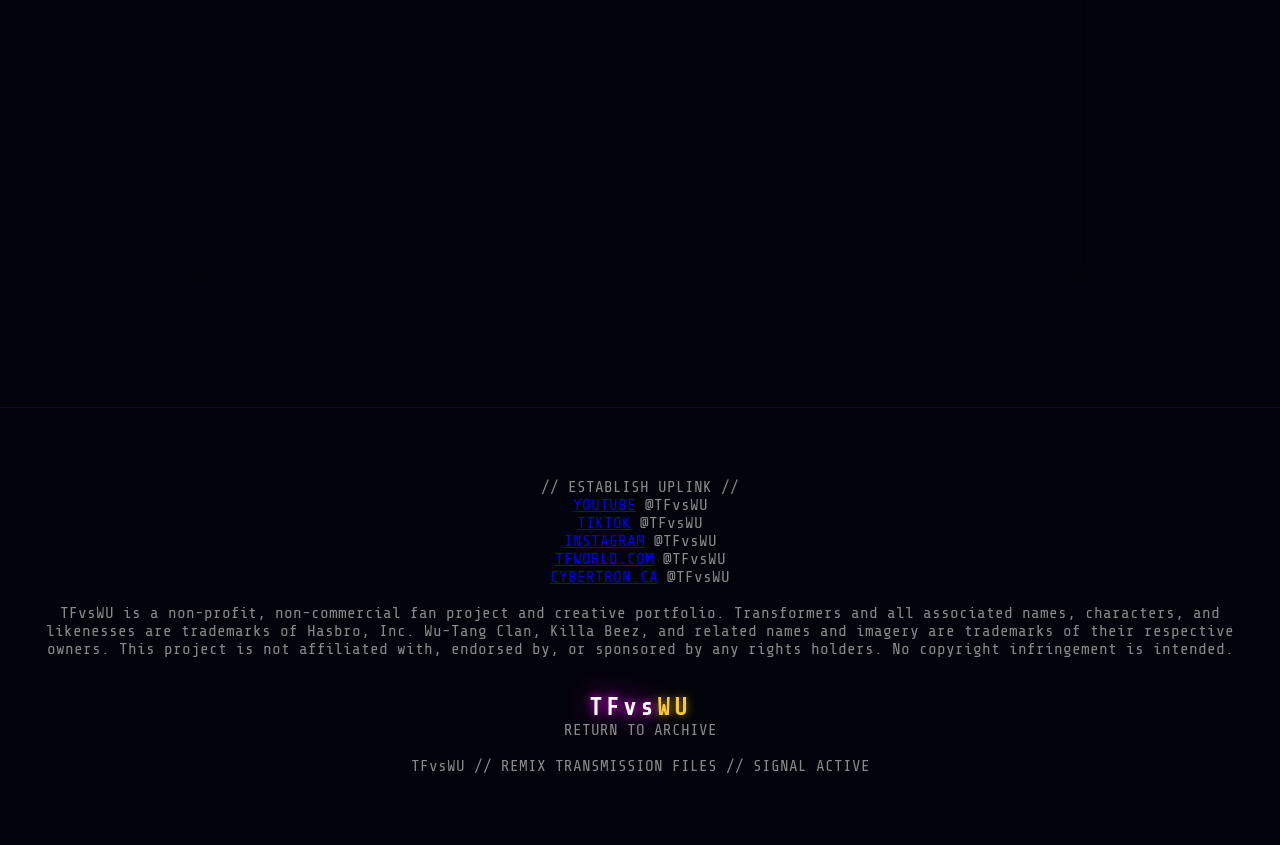
==== commit c15ba9c4: "Update index.html" ====
--- a/index.html
+++ b/index.html
@@ -115,7 +115,7 @@
 
     <div class="release-video">
         <iframe
-            src="https://www.youtube.com/embed/YOUR_YOUTUBE_VIDEO_ID"
+            src="https://www.youtube.com/embed/watch?v=I_1VcMDET-c"
             title="TFvsWU Tape 01 - Steeljaw"
             frameborder="0"
             allow="accelerometer; autoplay; clipboard-write; encrypted-media; gyroscope; picture-in-picture; web-share"
@@ -588,19 +588,19 @@
         </div>
 
         <div class="social-item">
-            <a href="https://www.tiktok.com/@tfvswu" target="_blank" rel="noopener noreferrer">INSTAGRAM</a>
+            <a href="https://www.instagram.com/tfvswu/" target="_blank" rel="noopener noreferrer">INSTAGRAM</a>
             <span>@TFvsWU</span>
         </div>
     </div>
 
     <div class="community-links">
         <div class="social-item">
-            <a href="https://tfw2005.com/" target="_blank" rel="noopener noreferrer">TFWORLD.COM</a>
+            <a href="https://www.tfw2005.com/boards/members/tfvswu.153408/" target="_blank" rel="noopener noreferrer">TFWORLD.COM</a>
             <span>@TFvsWU</span>
         </div>
 
         <div class="social-item">
-            <a href="https://www.cybertron.ca/" target="_blank" rel="noopener noreferrer">CYBERTRON.CA</a>
+            <a href="https://www.cybertron.ca/members/tfvswu.61334/" target="_blank" rel="noopener noreferrer">CYBERTRON.CA</a>
             <span>@TFvsWU</span>
         </div>
     </div>
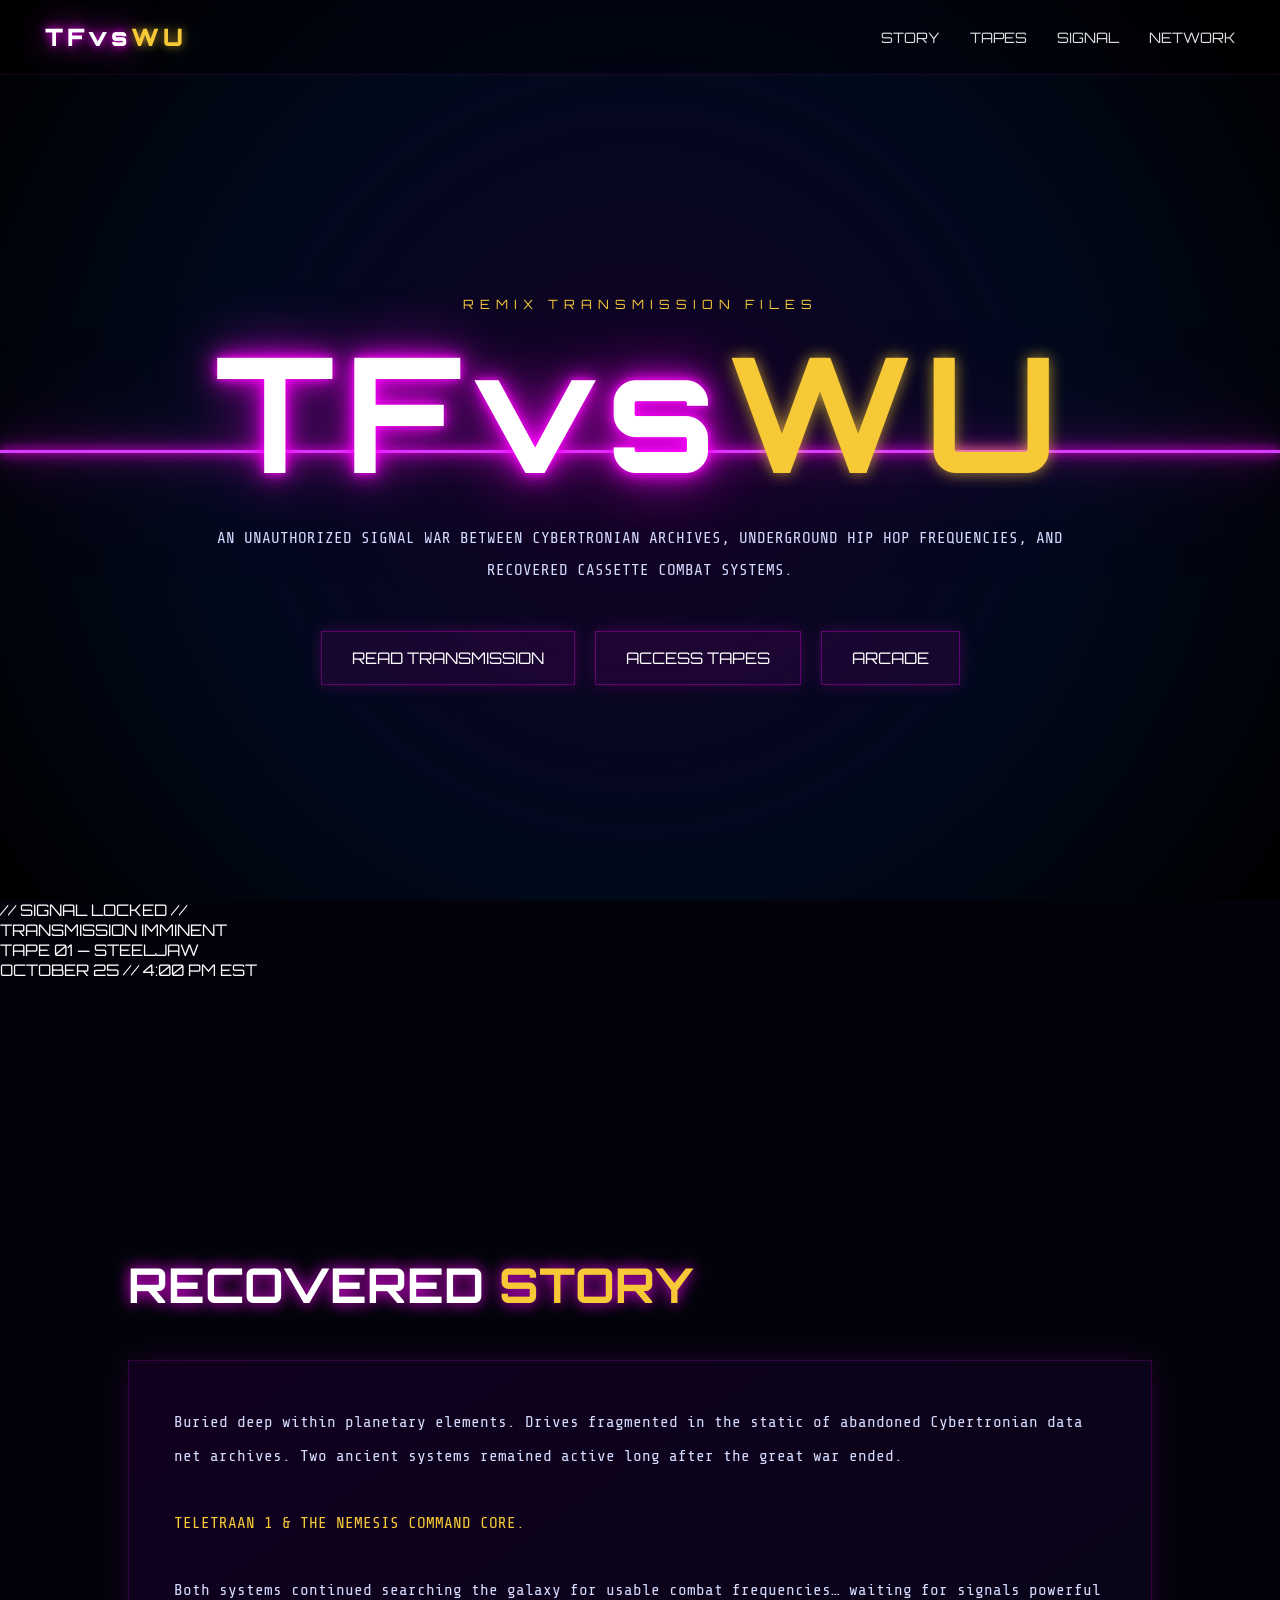
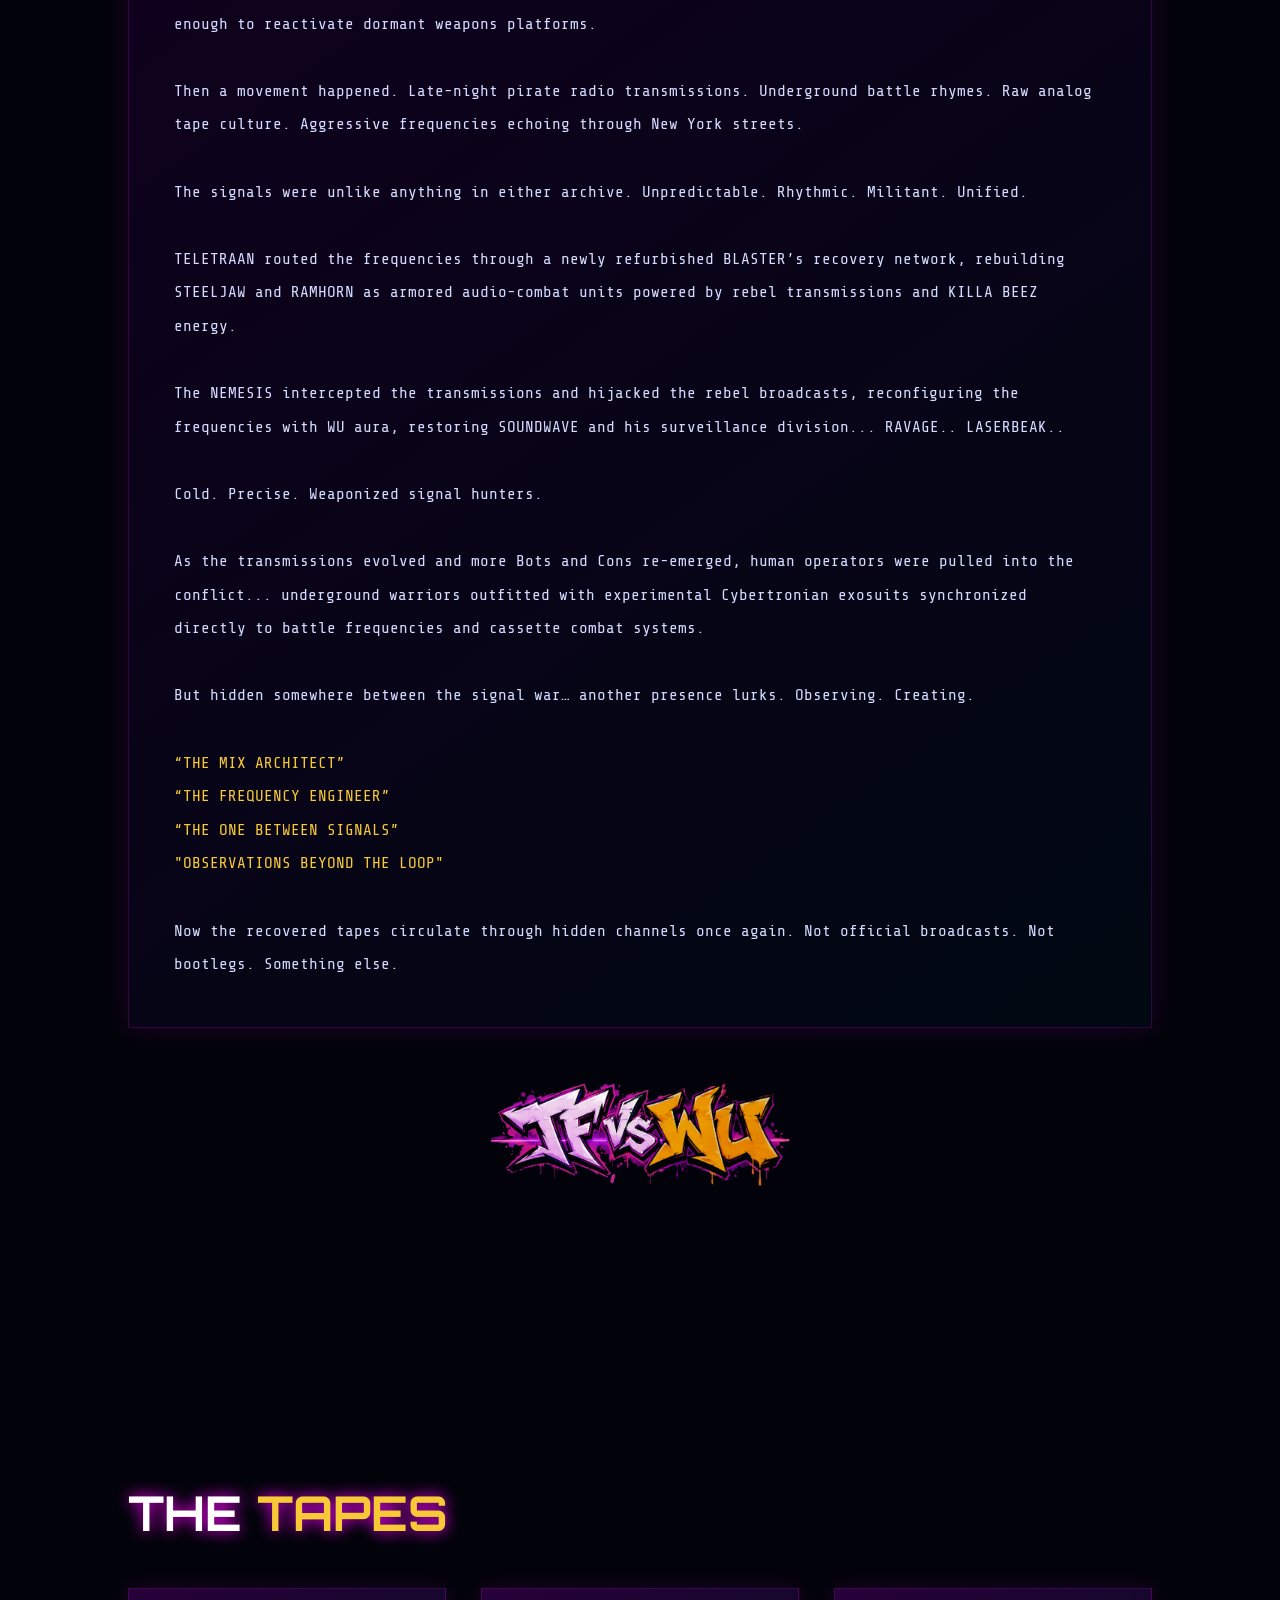
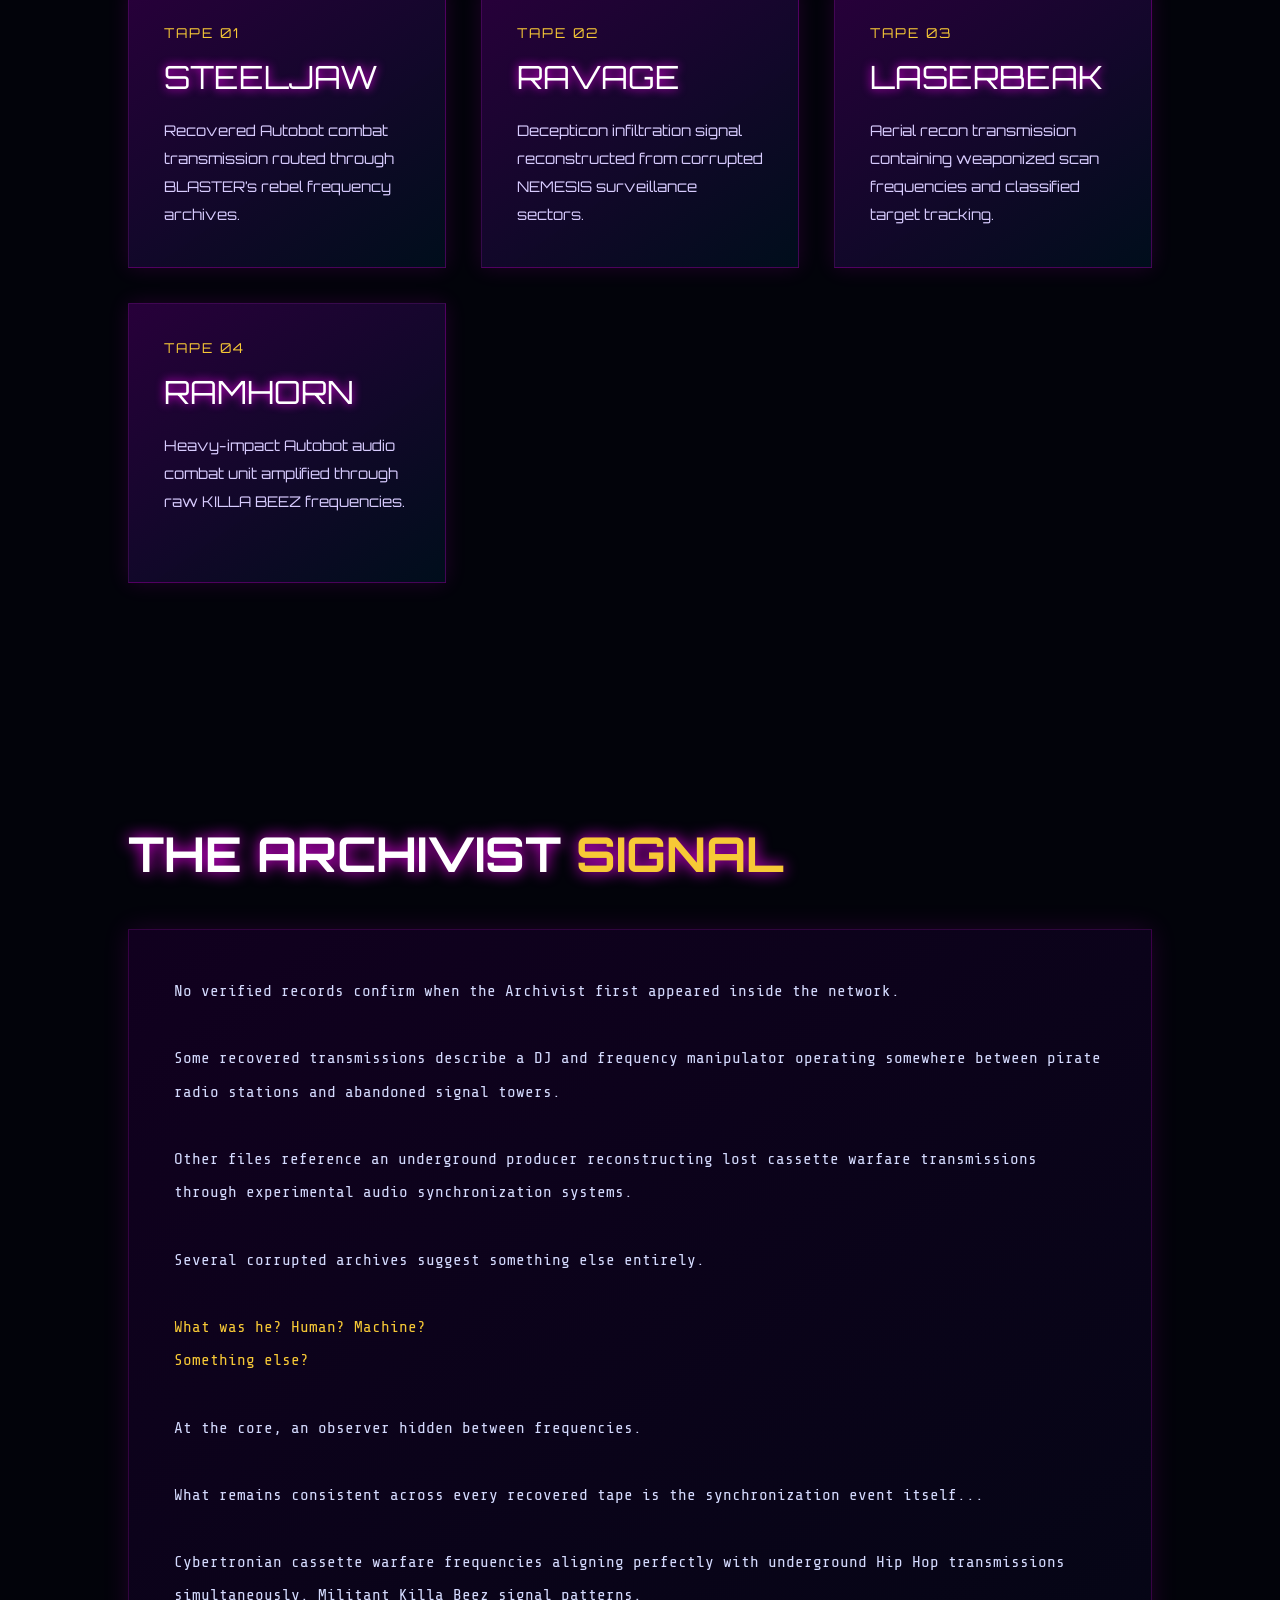
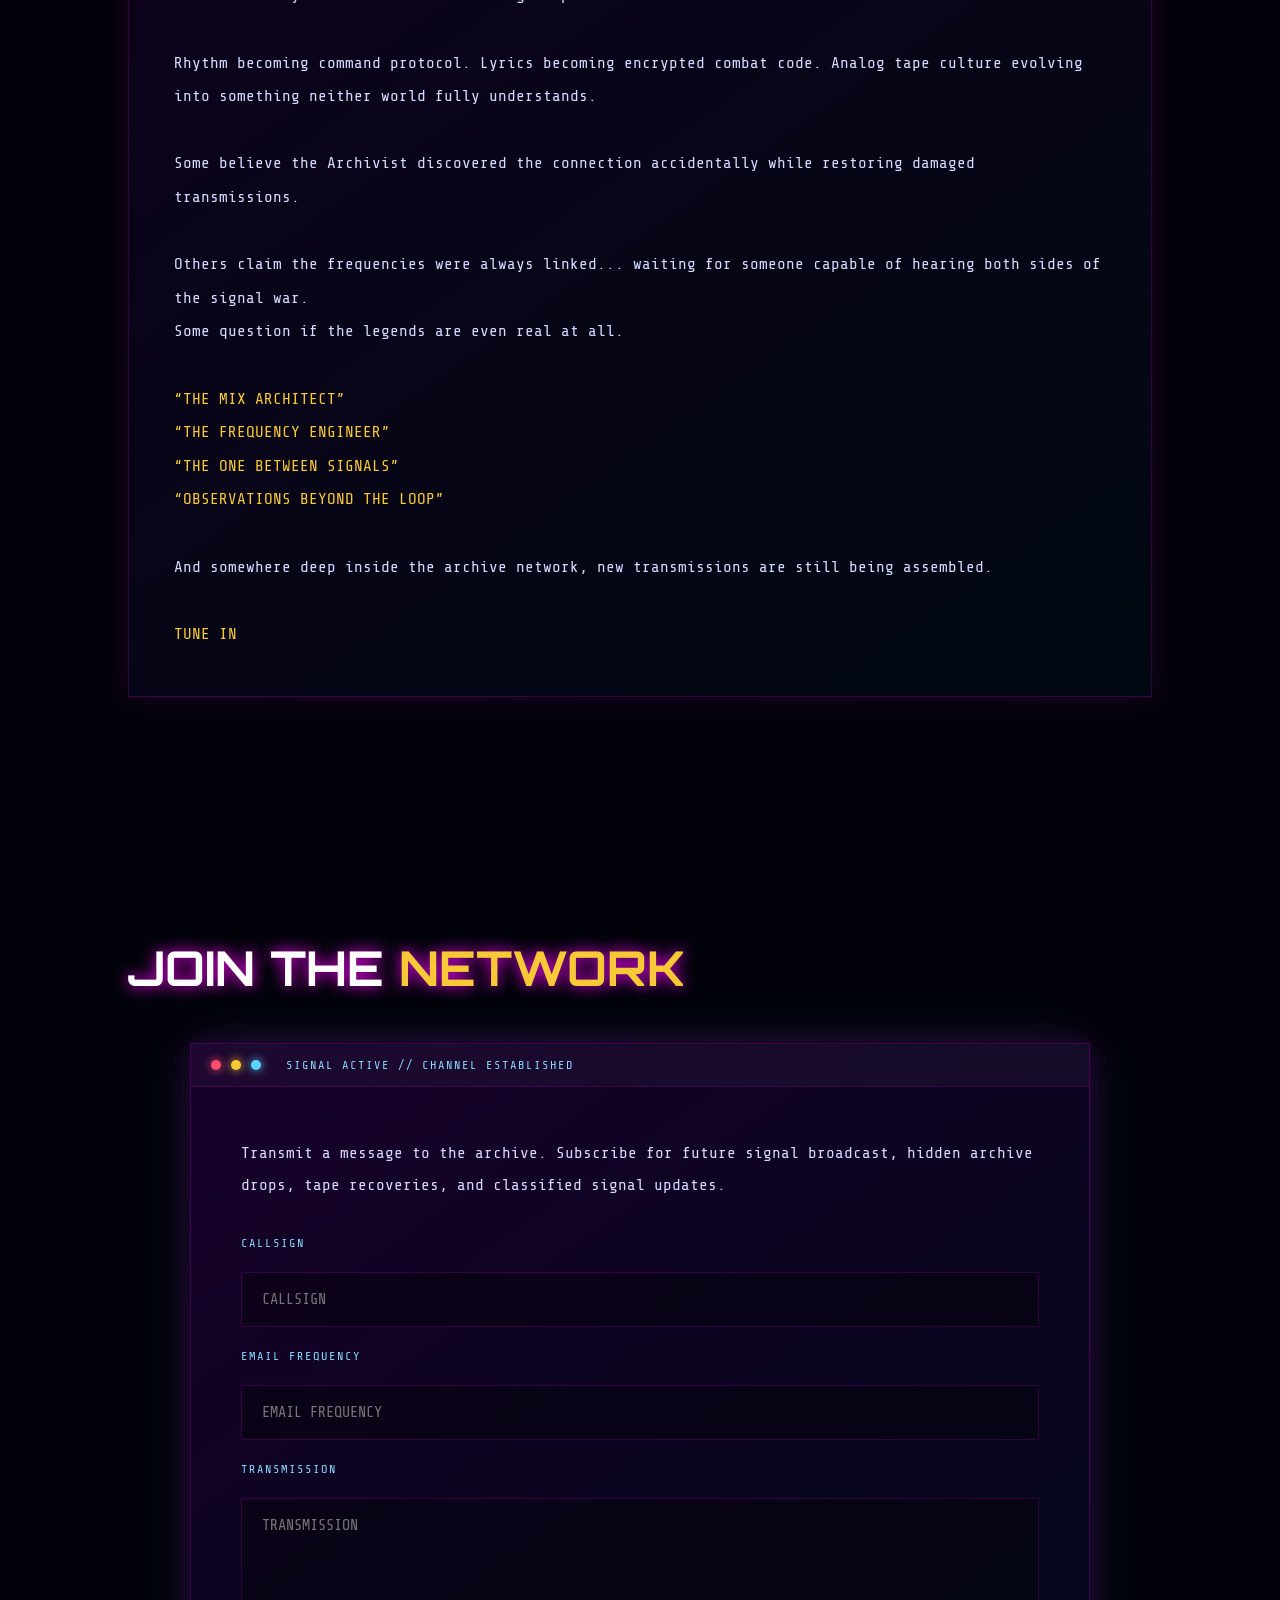
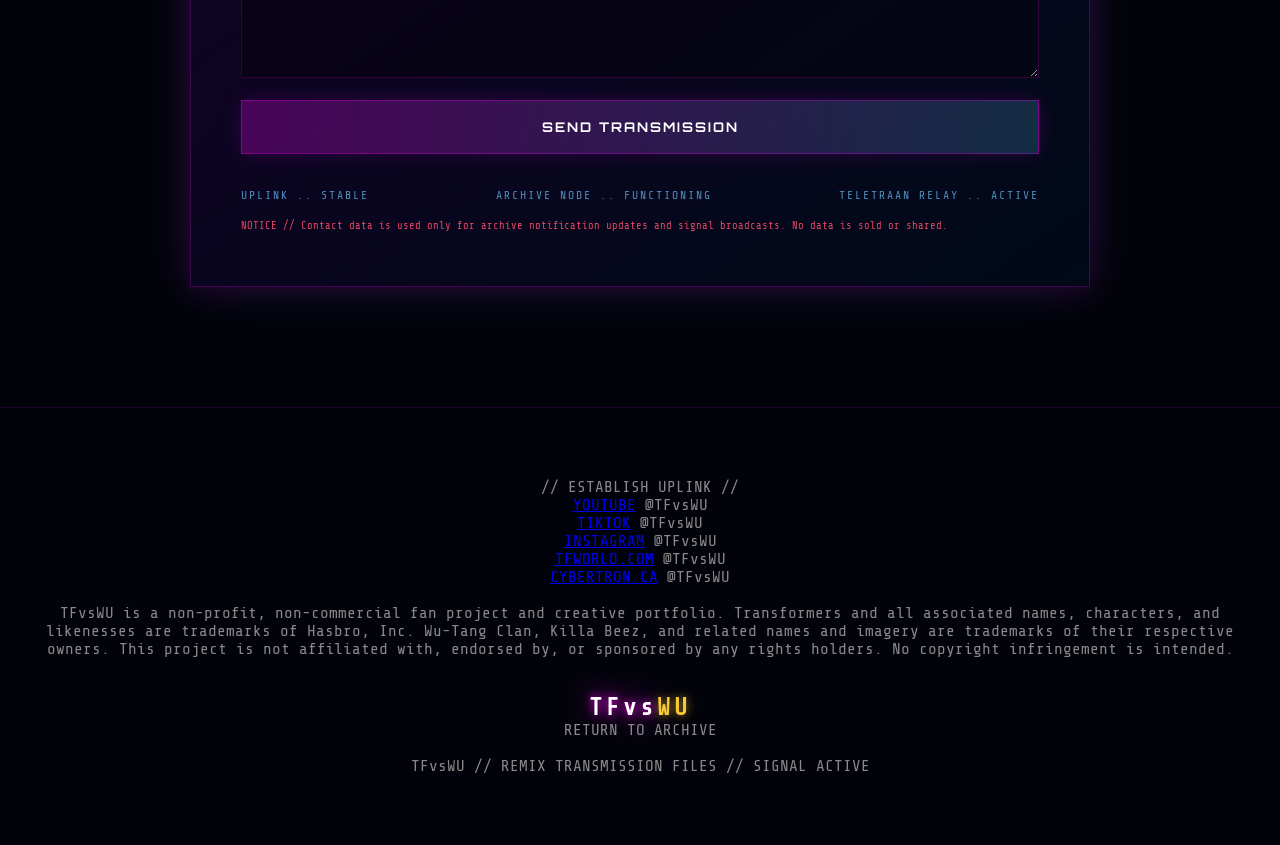
==== commit 504c409a: "Update index.html" ====
--- a/index.html
+++ b/index.html
@@ -114,15 +114,15 @@
     </div>
 
     <div class="release-video">
-        <iframe
-            src="https://www.youtube.com/embed/watch?v=I_1VcMDET-c"
-            title="TFvsWU Tape 01 - Steeljaw"
-            frameborder="0"
-            allow="accelerometer; autoplay; clipboard-write; encrypted-media; gyroscope; picture-in-picture; web-share"
-            referrerpolicy="strict-origin-when-cross-origin"
-            allowfullscreen>
-        </iframe>
-    </div>
+    <iframe
+        src="https://www.youtube.com/embed/I_1VcMDET-c"
+        title="TFvsWU Tape 01 - Steeljaw"
+        frameborder="0"
+        allow="accelerometer; autoplay; clipboard-write; encrypted-media; gyroscope; picture-in-picture; web-share"
+        referrerpolicy="strict-origin-when-cross-origin"
+        allowfullscreen>
+    </iframe>
+</div>
 </div>
 
 
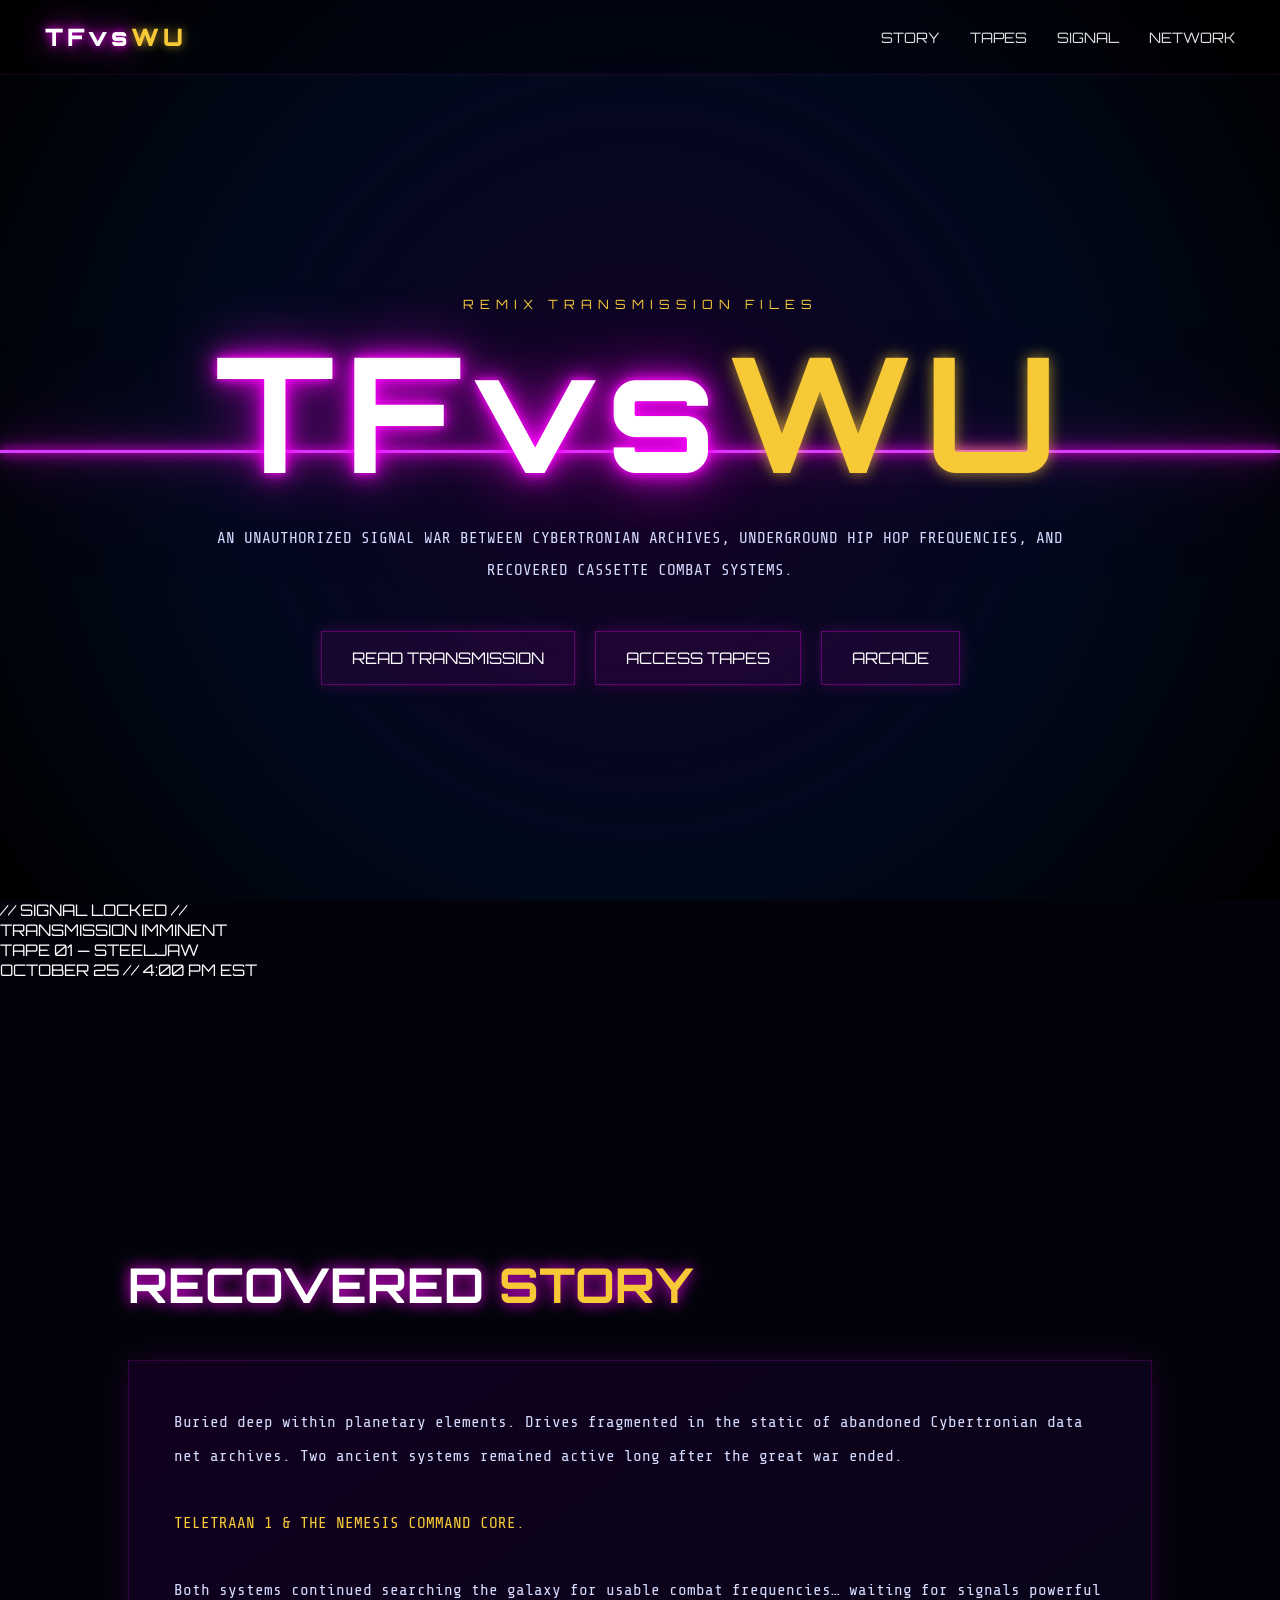
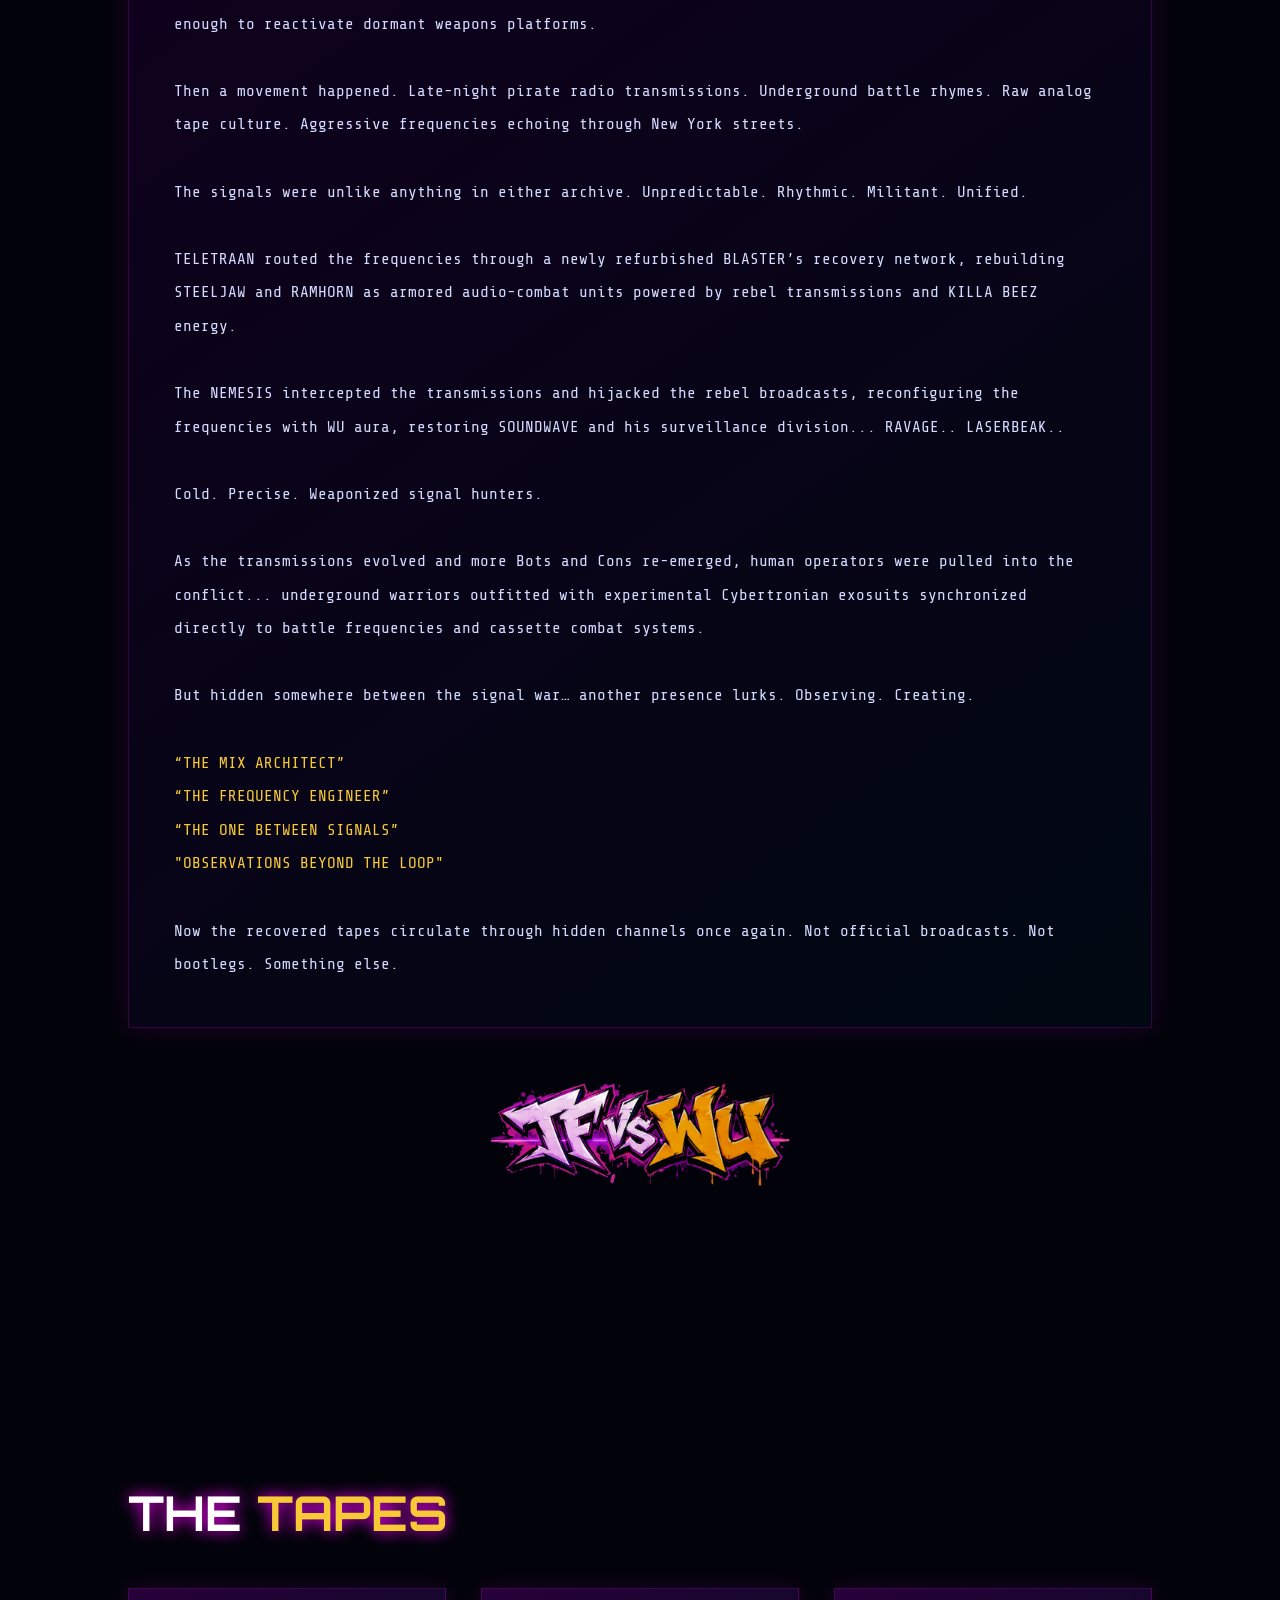
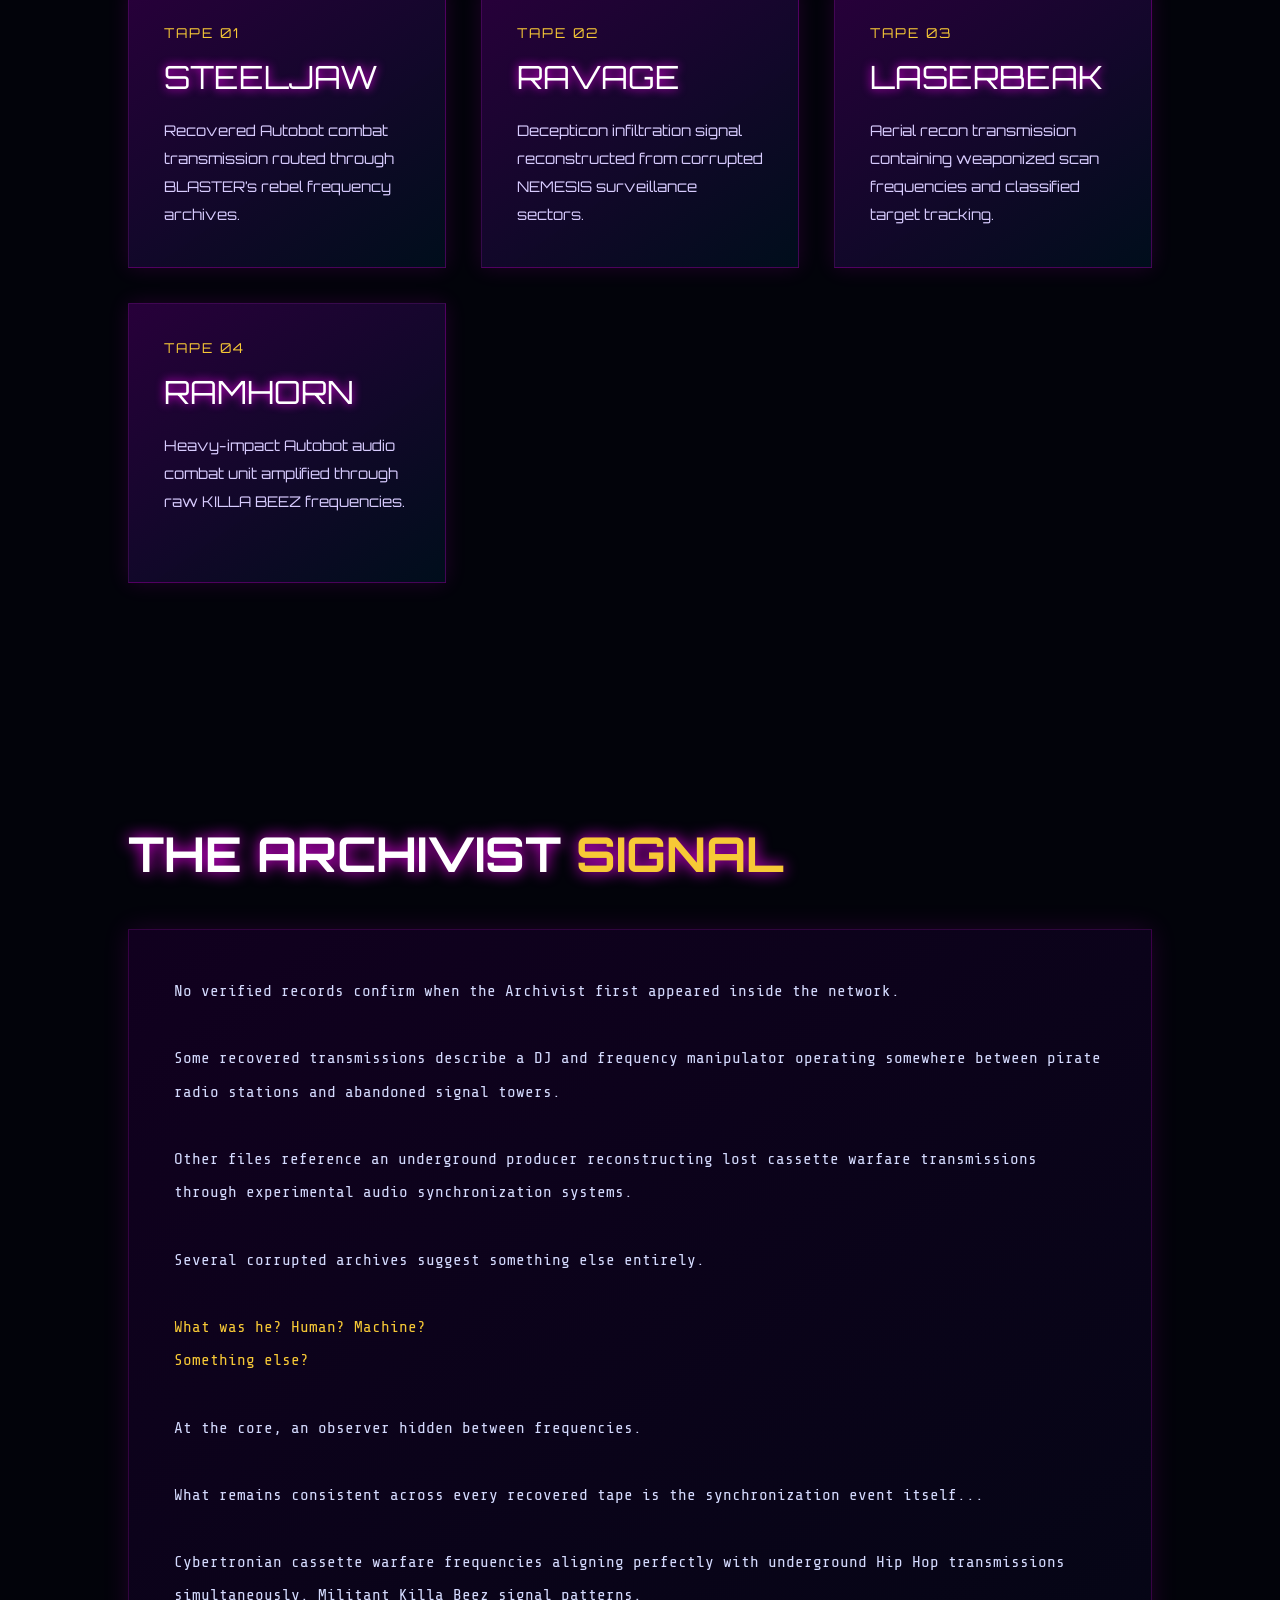
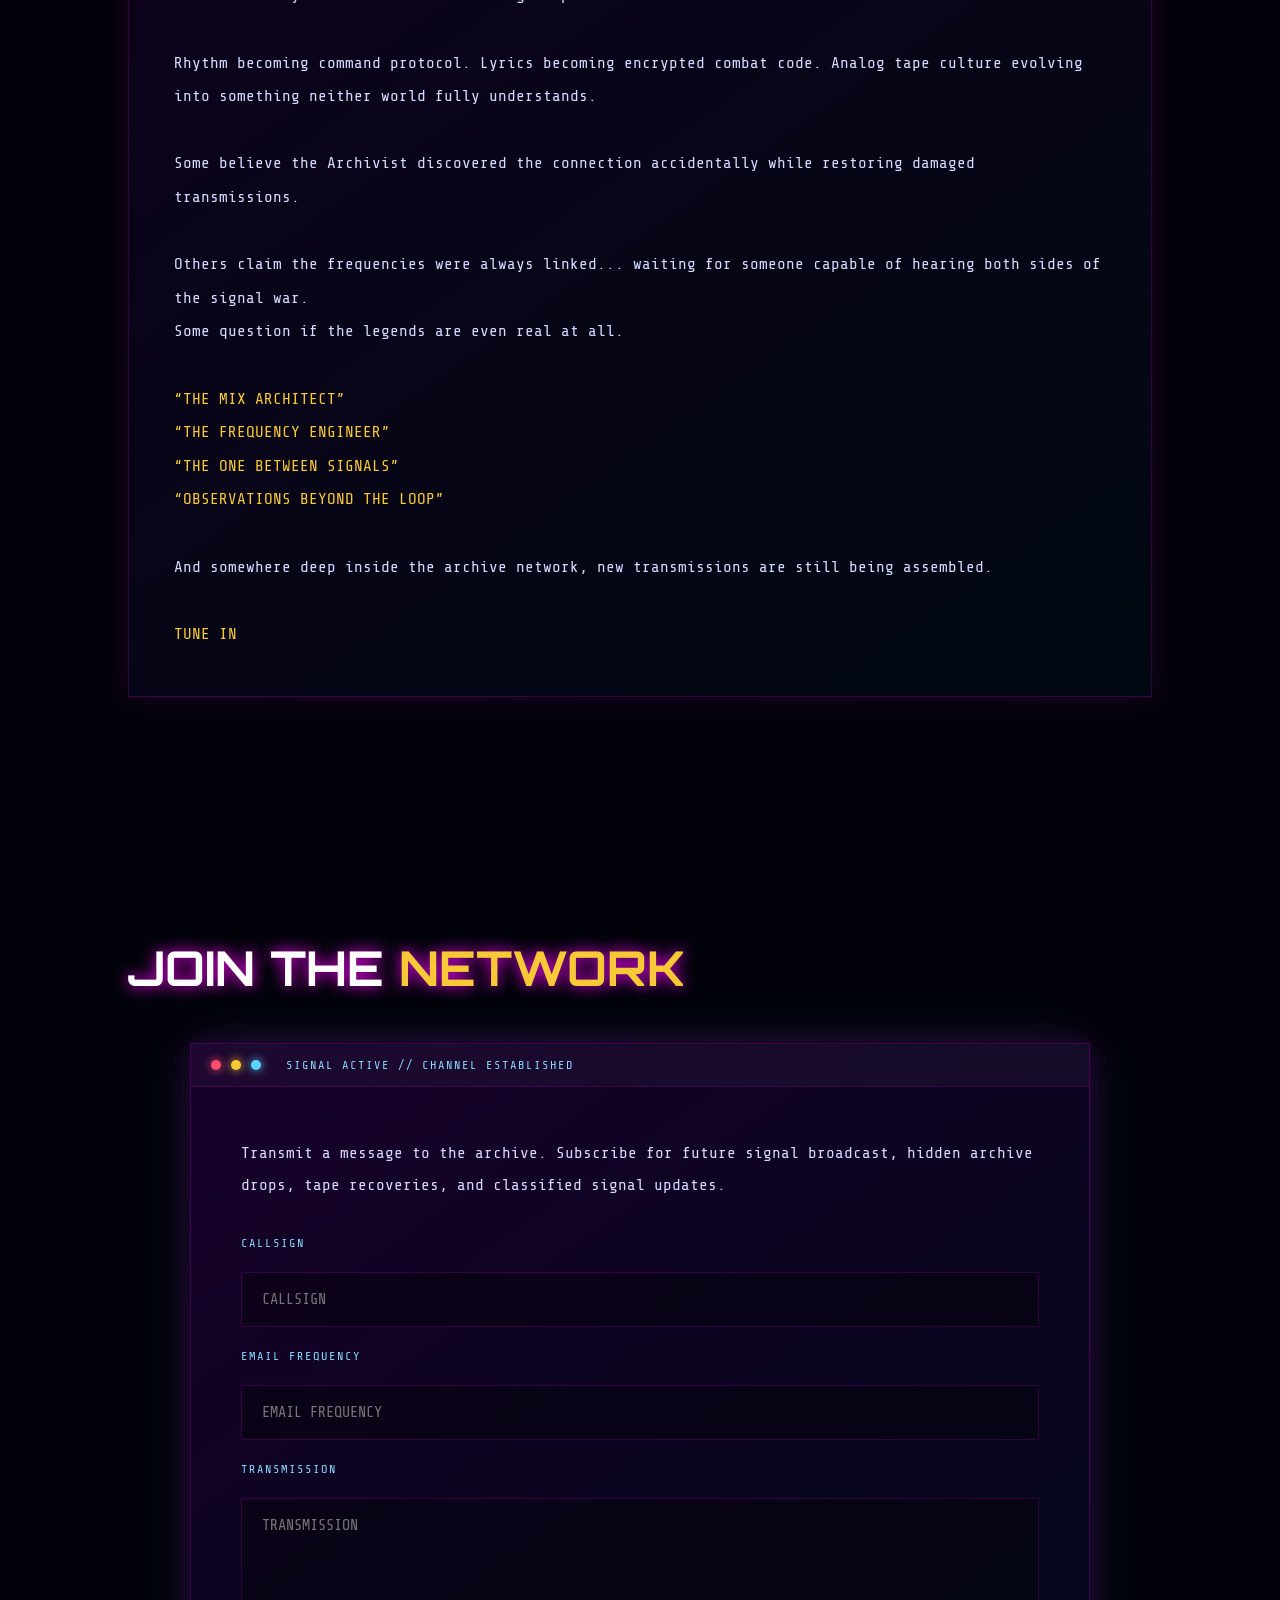
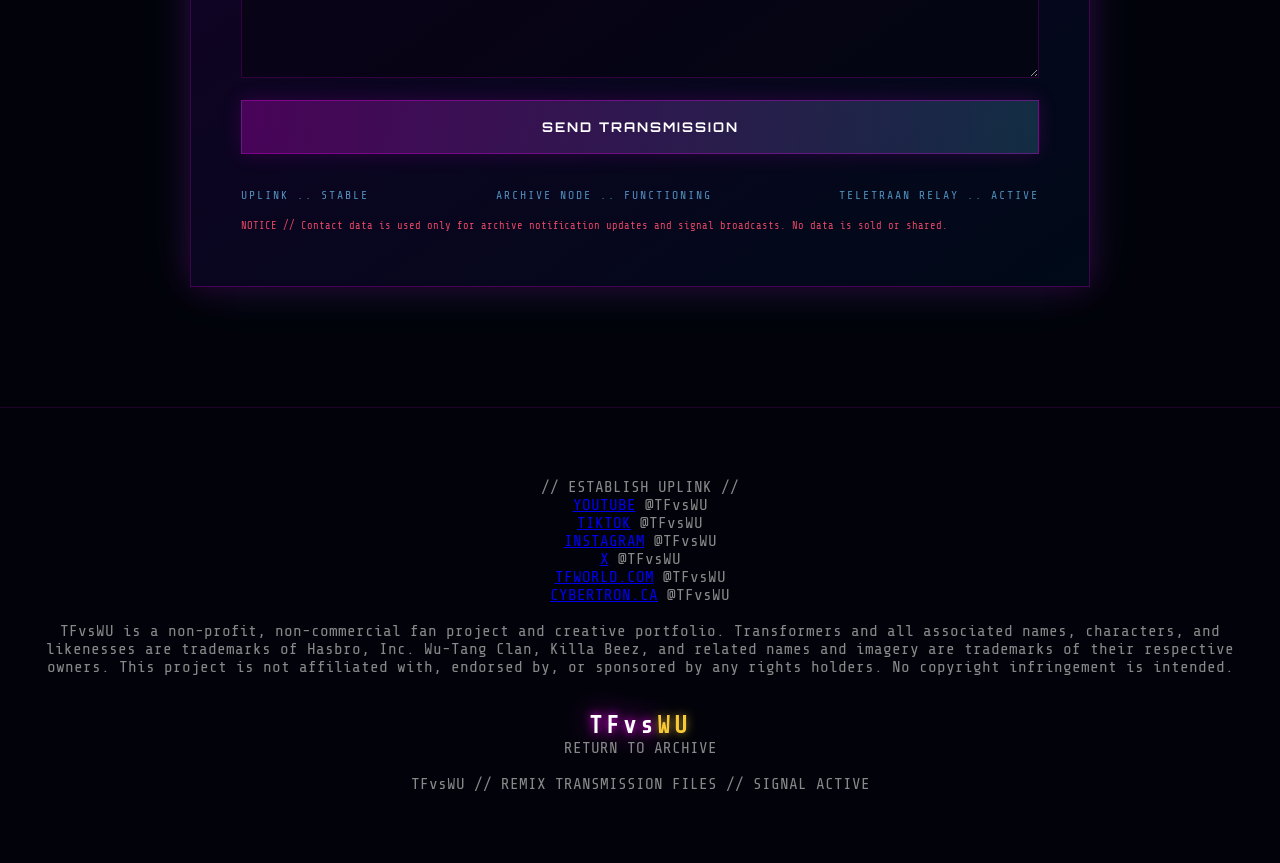
==== commit a4d12ae3: "Update index.html" ====
--- a/index.html
+++ b/index.html
@@ -591,6 +591,12 @@
             <a href="https://www.instagram.com/tfvswu/" target="_blank" rel="noopener noreferrer">INSTAGRAM</a>
             <span>@TFvsWU</span>
         </div>
+
+       <div class="social-item">
+            <a href="https://www.x.com/tfvswu/" target="_blank" rel="noopener noreferrer">X</a>
+            <span>@TFvsWU</span>
+        </div>
+      
     </div>
 
     <div class="community-links">
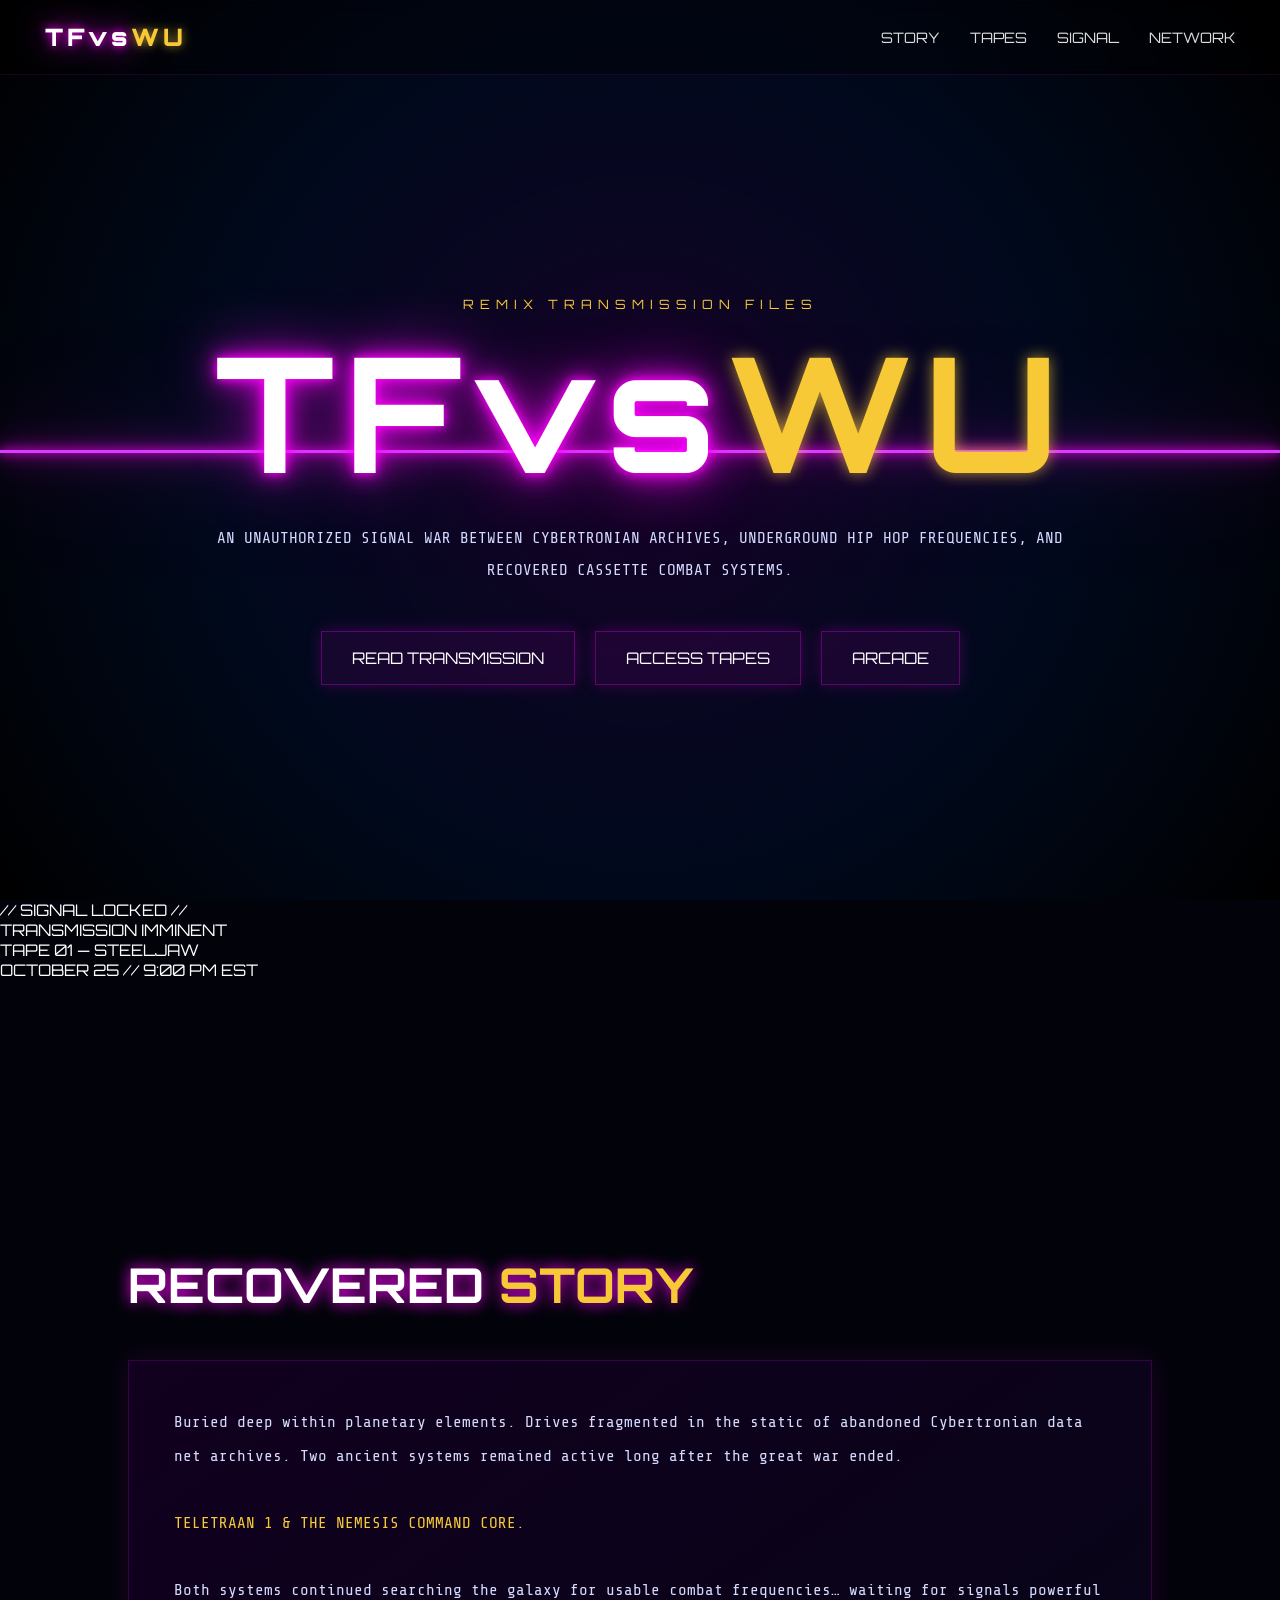
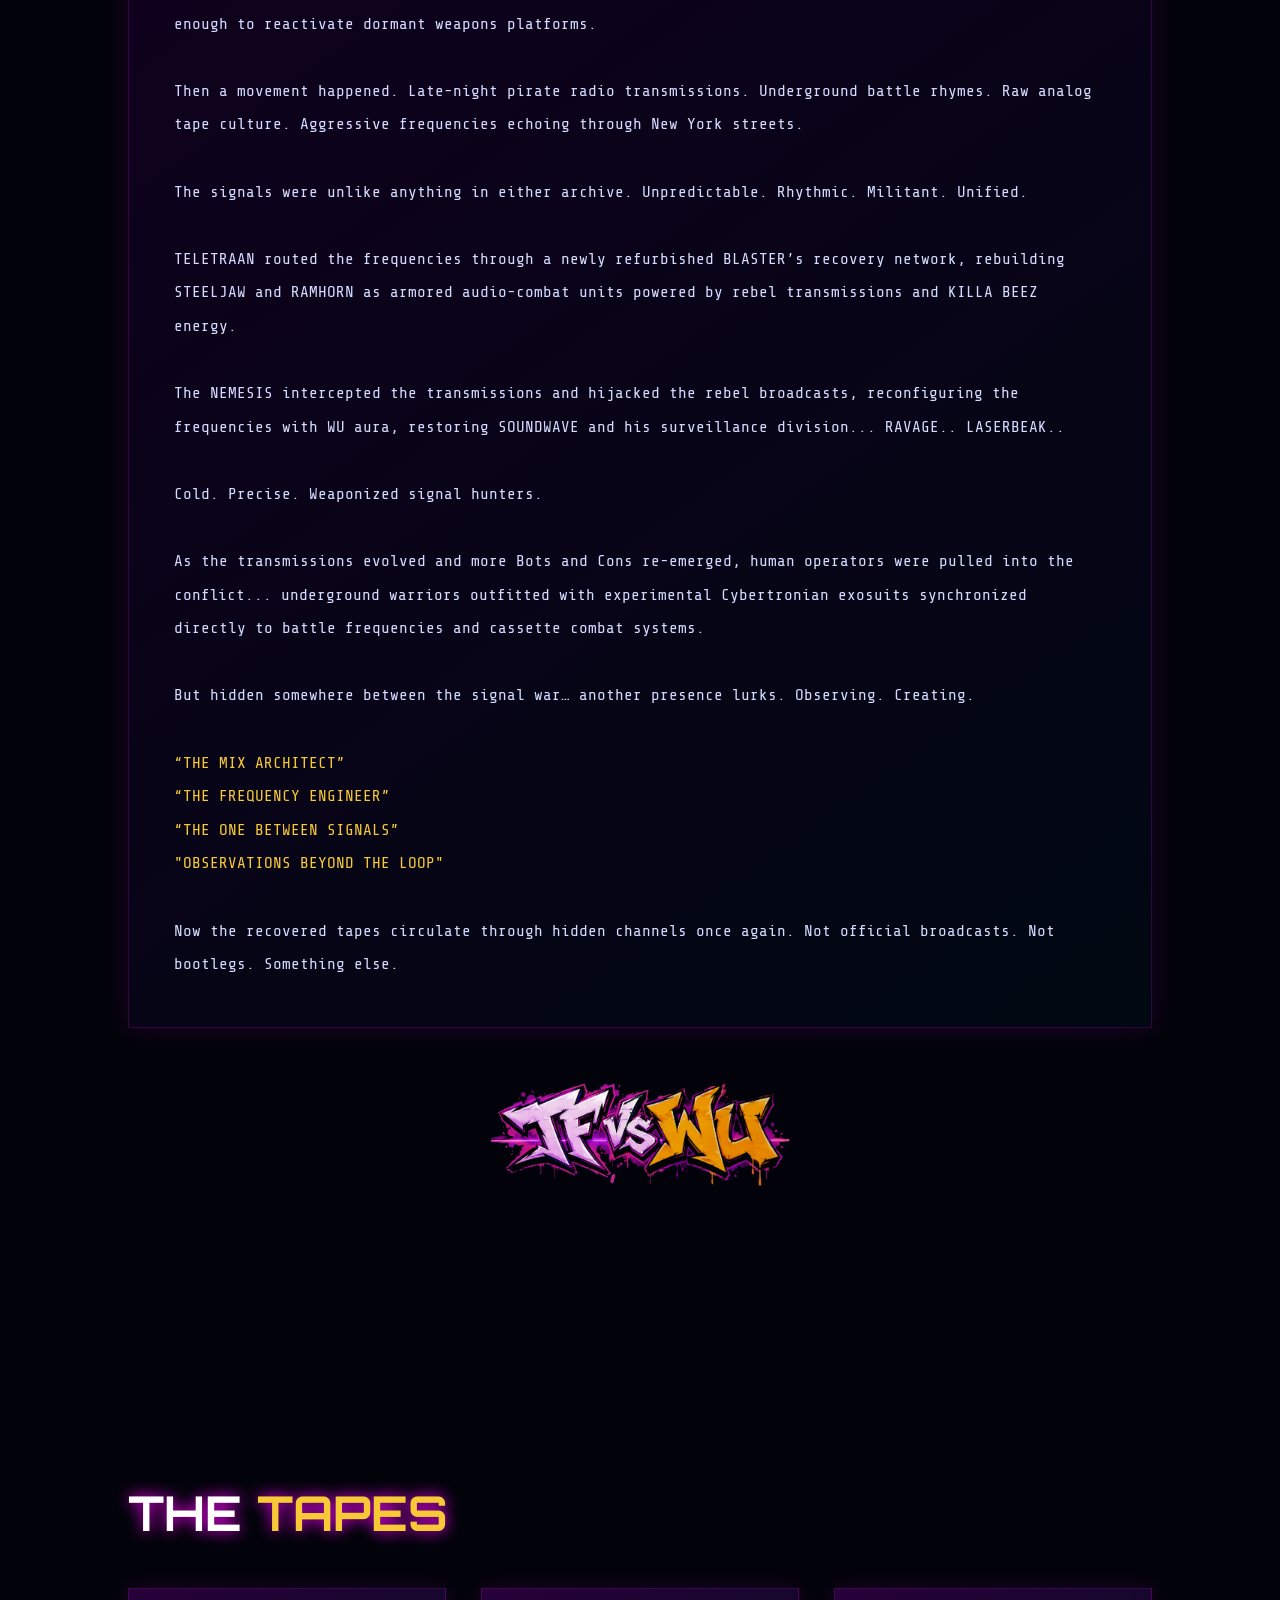
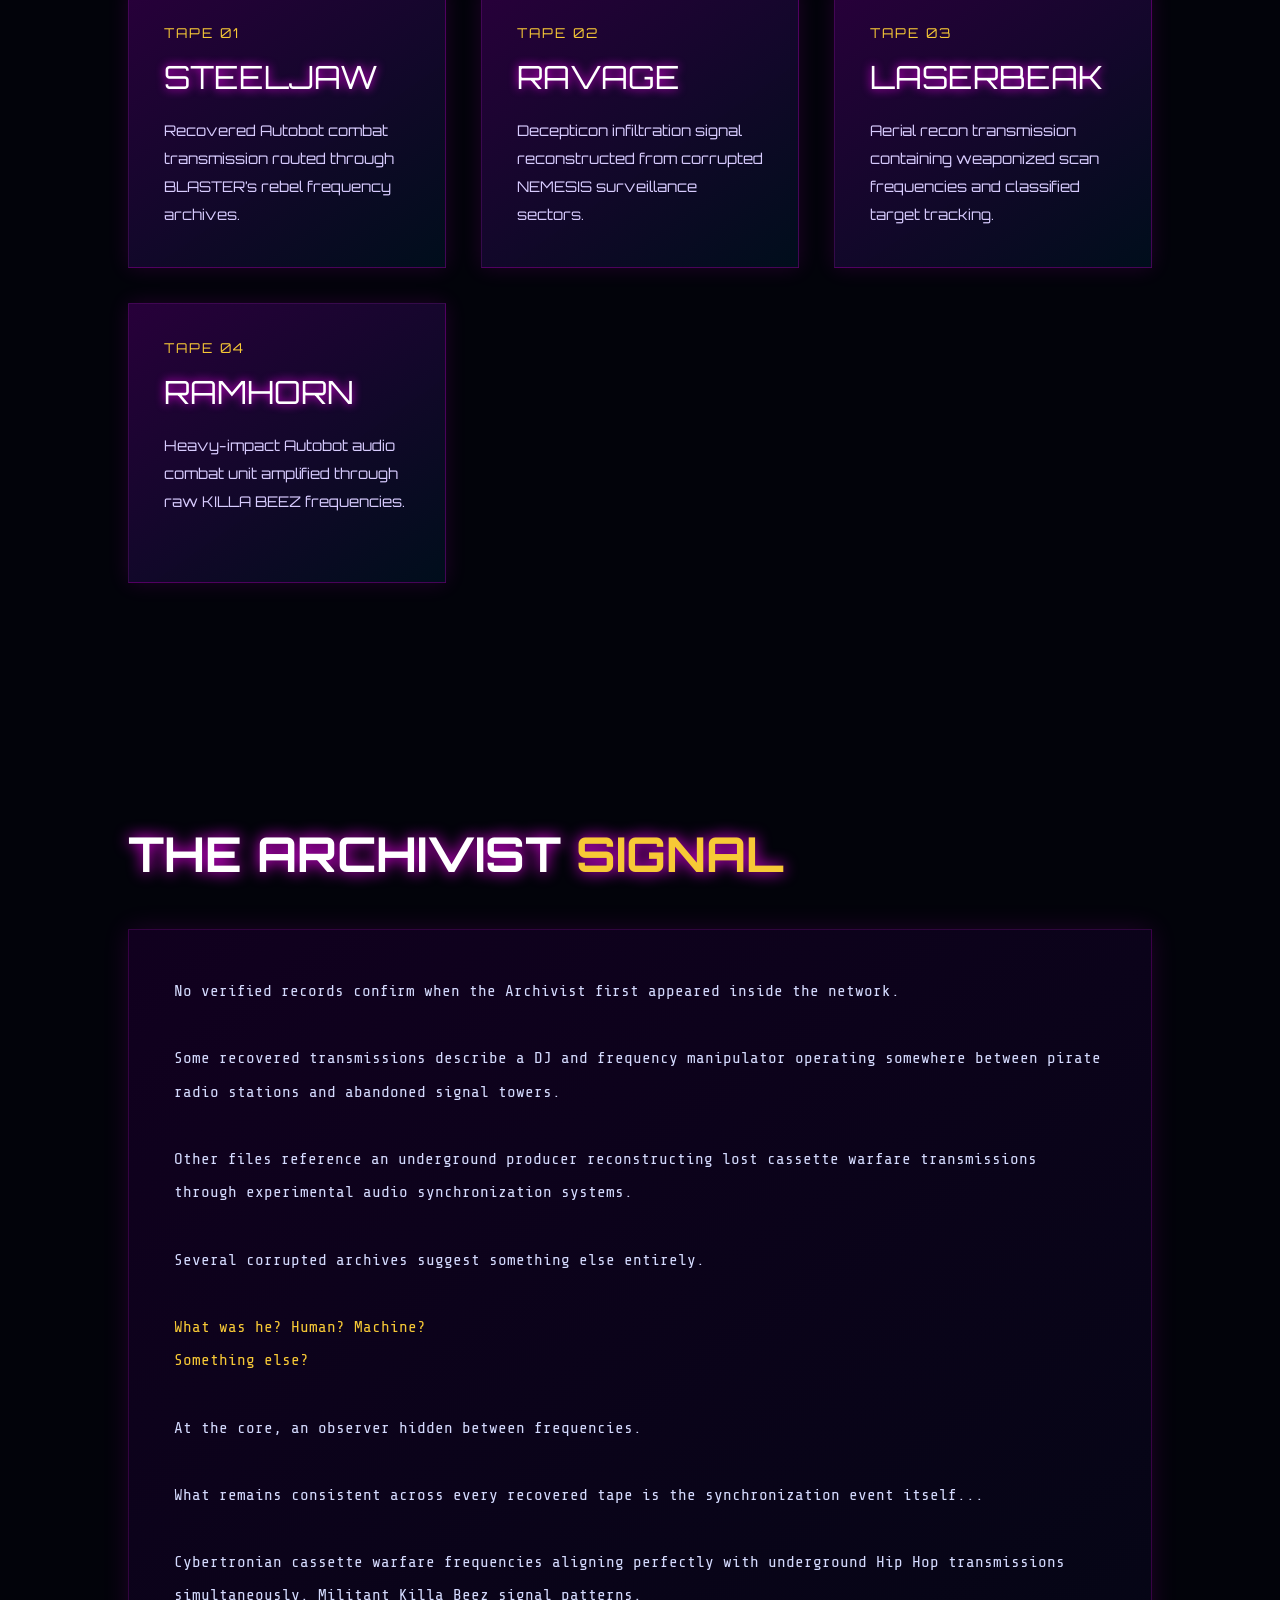
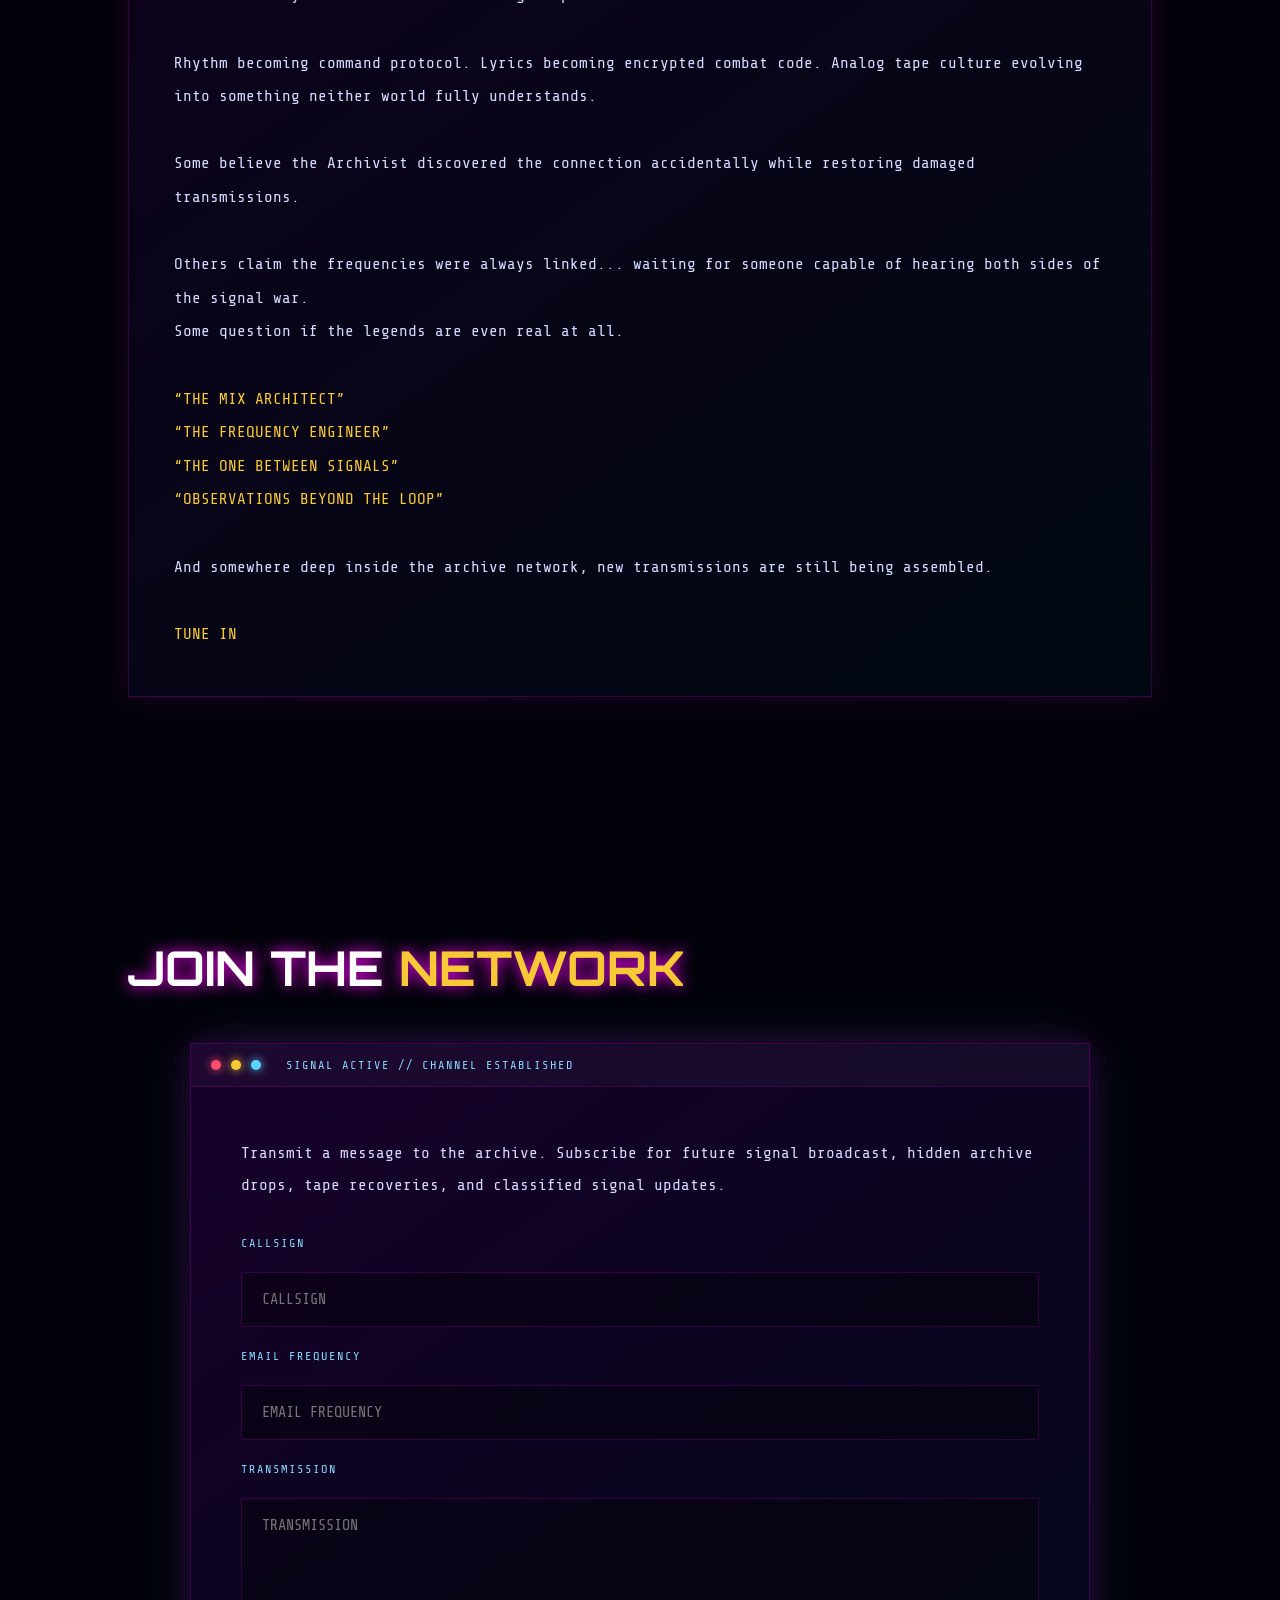
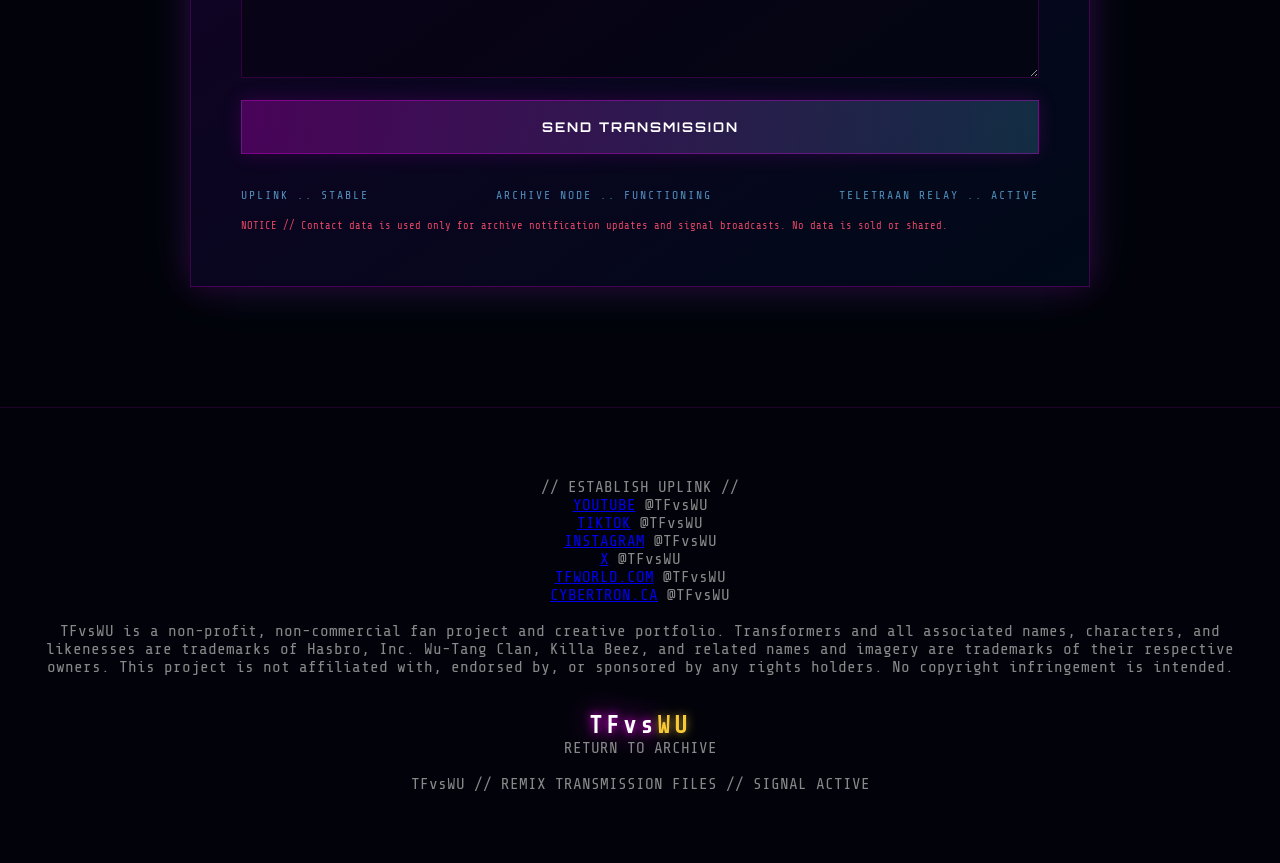
==== commit ce51960d: "Update index.html" ====
--- a/index.html
+++ b/index.html
@@ -110,12 +110,12 @@
     <div class="release-date">
         TAPE 01 — STEELJAW
         <br>
-        OCTOBER 25 // 4:00 PM EST
+        OCTOBER 25 // 9:00 PM EST
     </div>
 
     <div class="release-video">
     <iframe
-        src="https://www.youtube.com/embed/I_1VcMDET-c"
+        src="https://www.youtube.com/embed/rIzPYQJIFFc"
         title="TFvsWU Tape 01 - Steeljaw"
         frameborder="0"
         allow="accelerometer; autoplay; clipboard-write; encrypted-media; gyroscope; picture-in-picture; web-share"
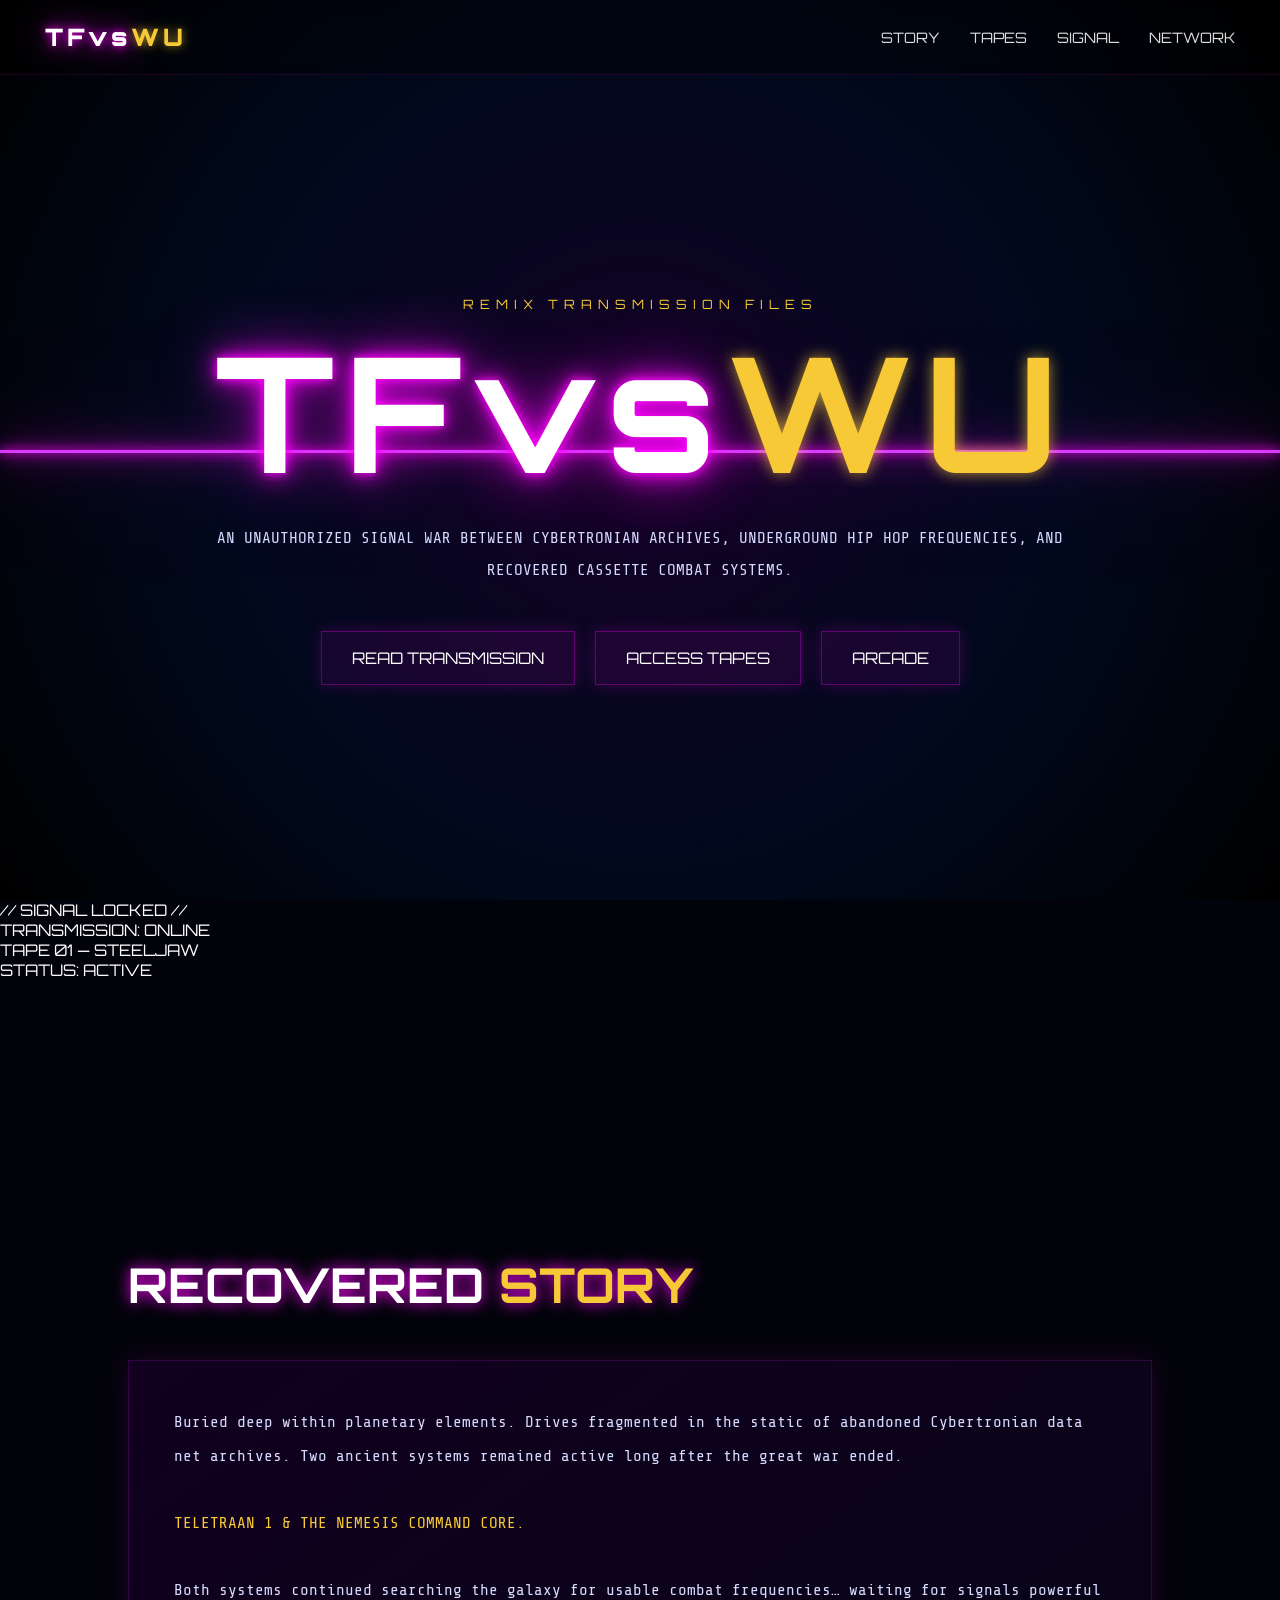
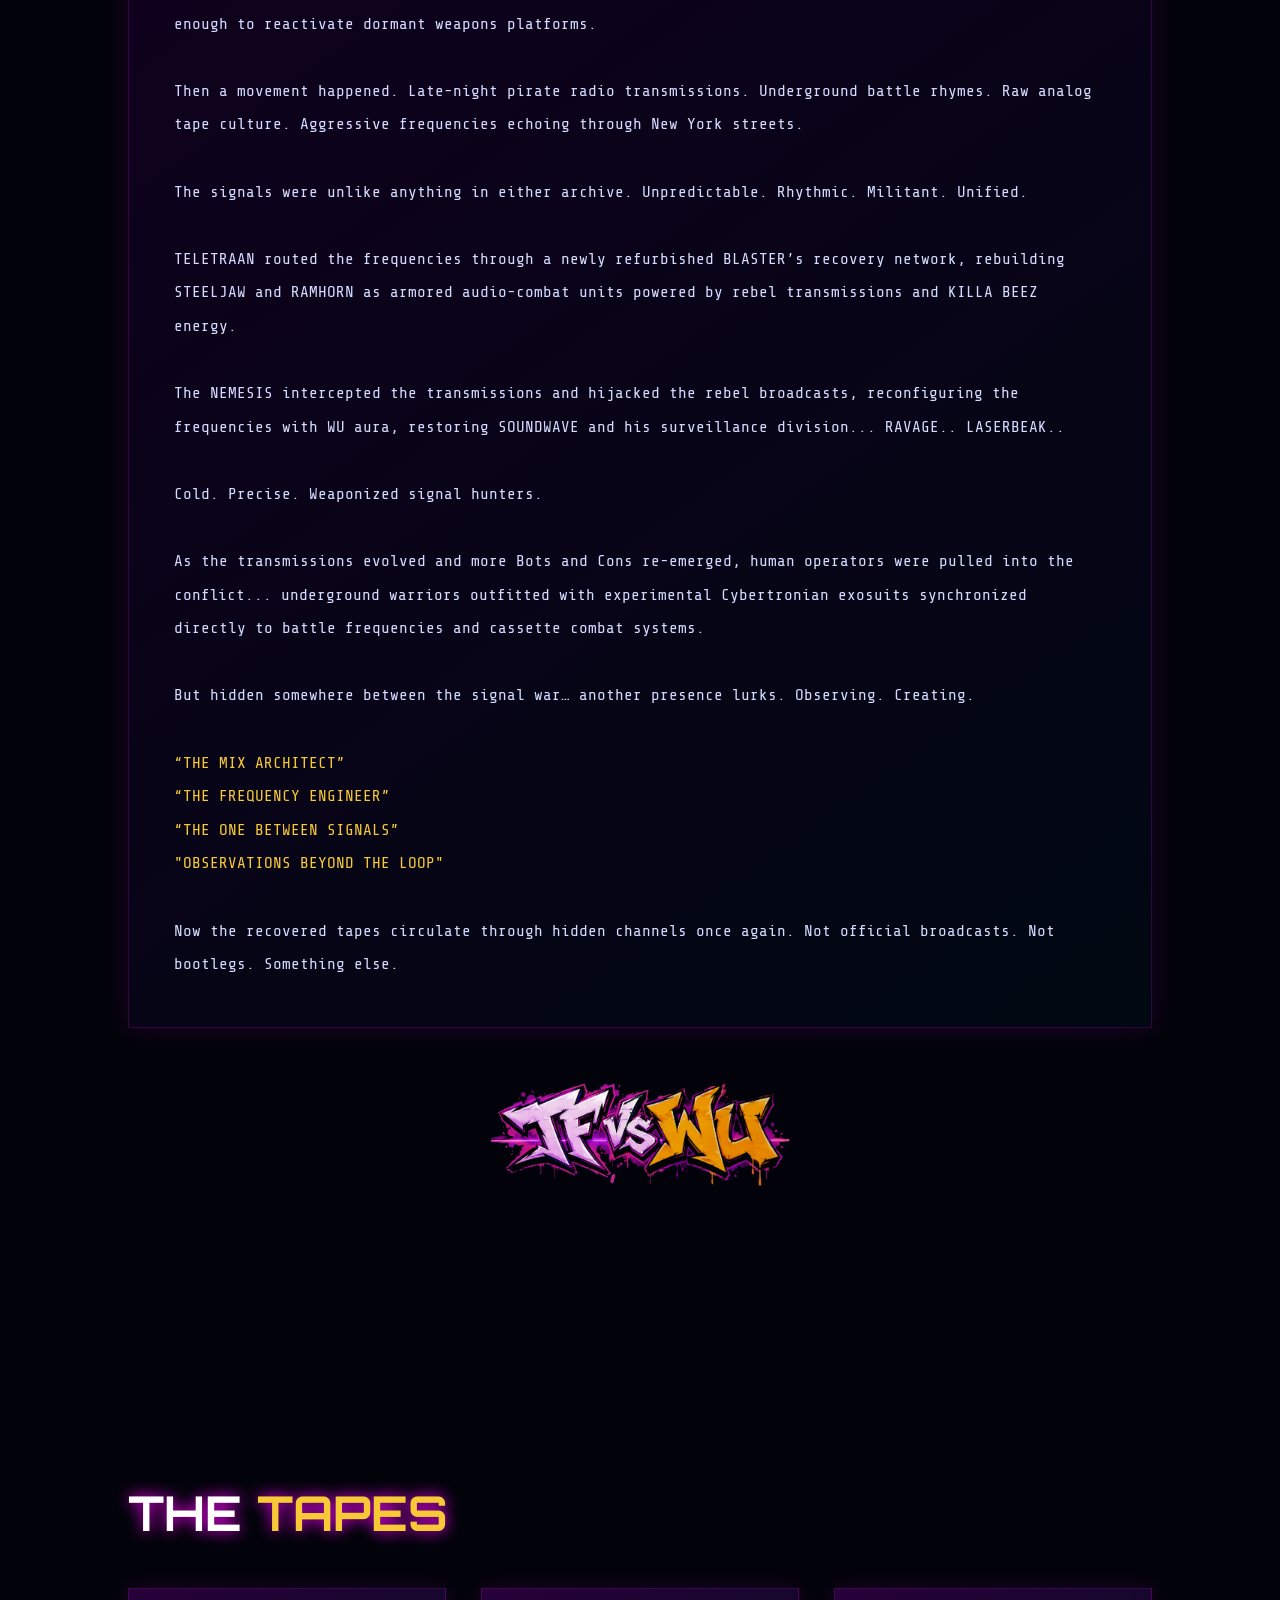
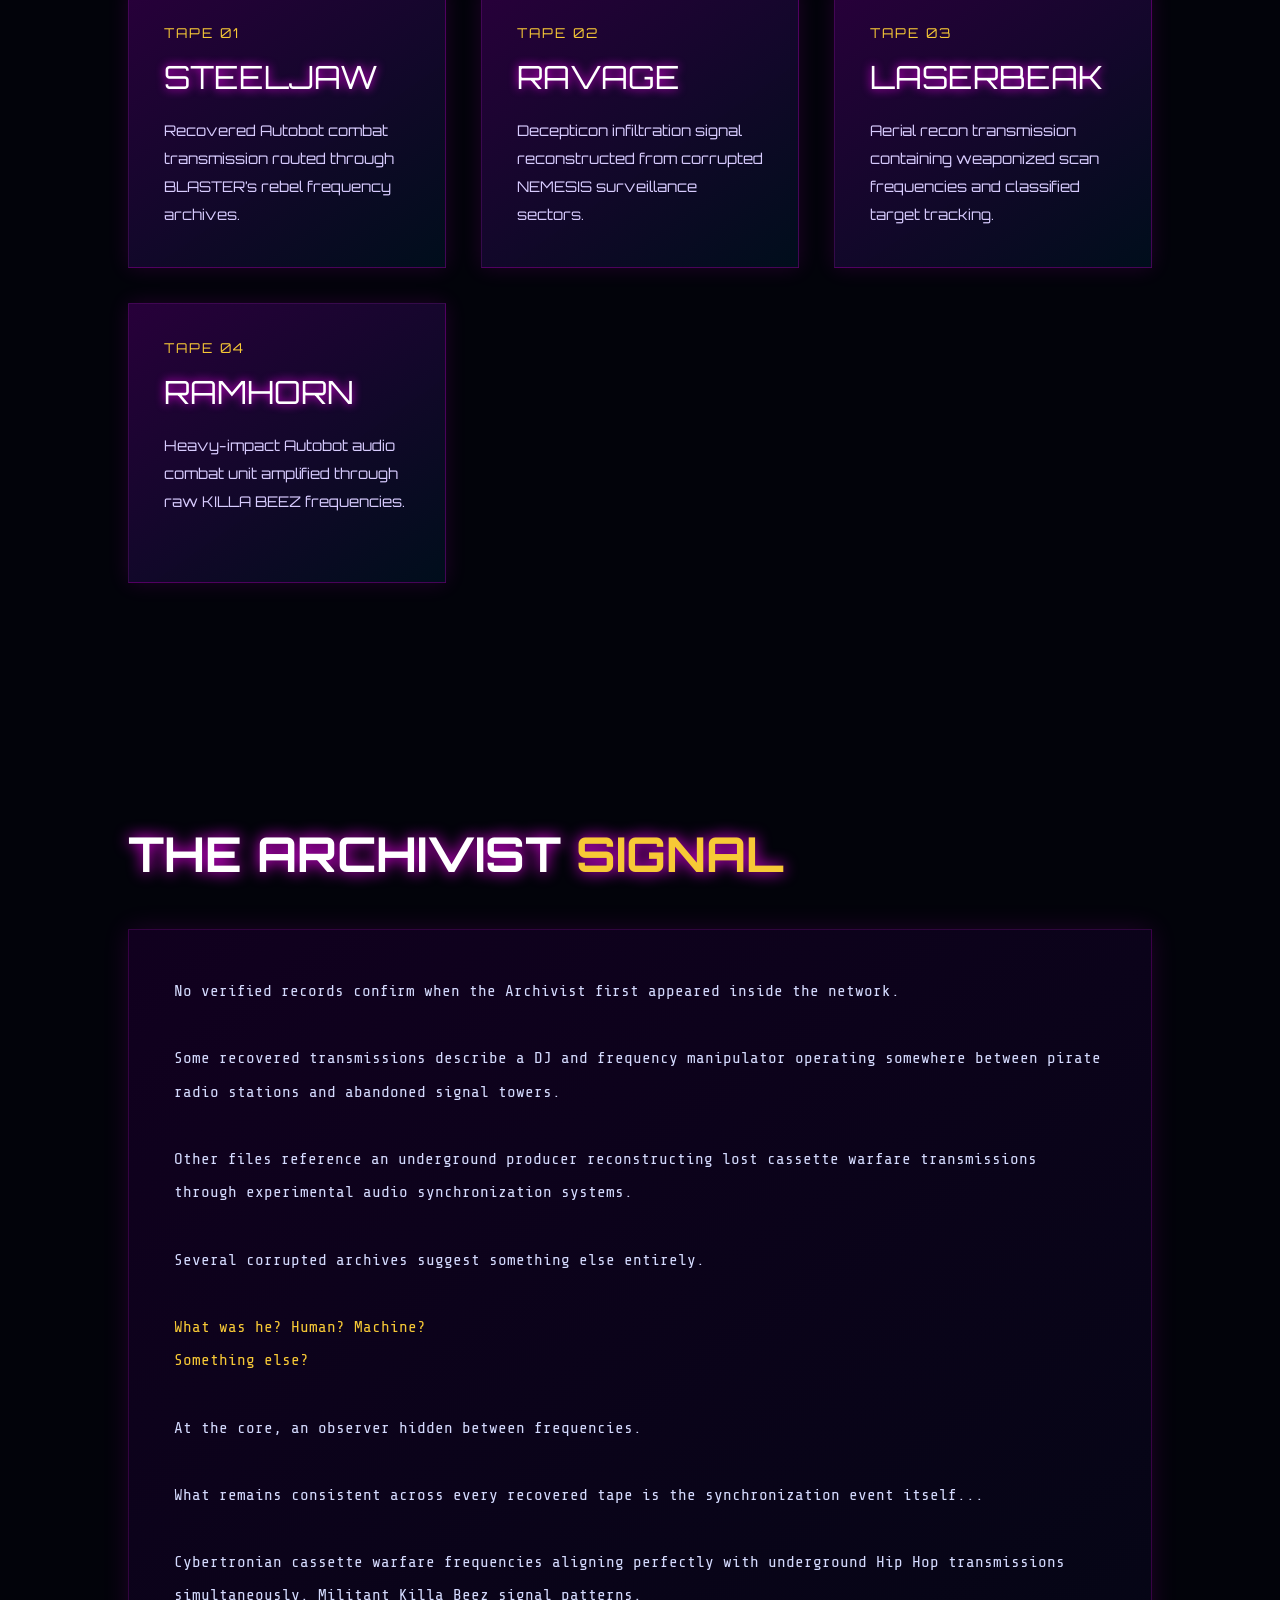
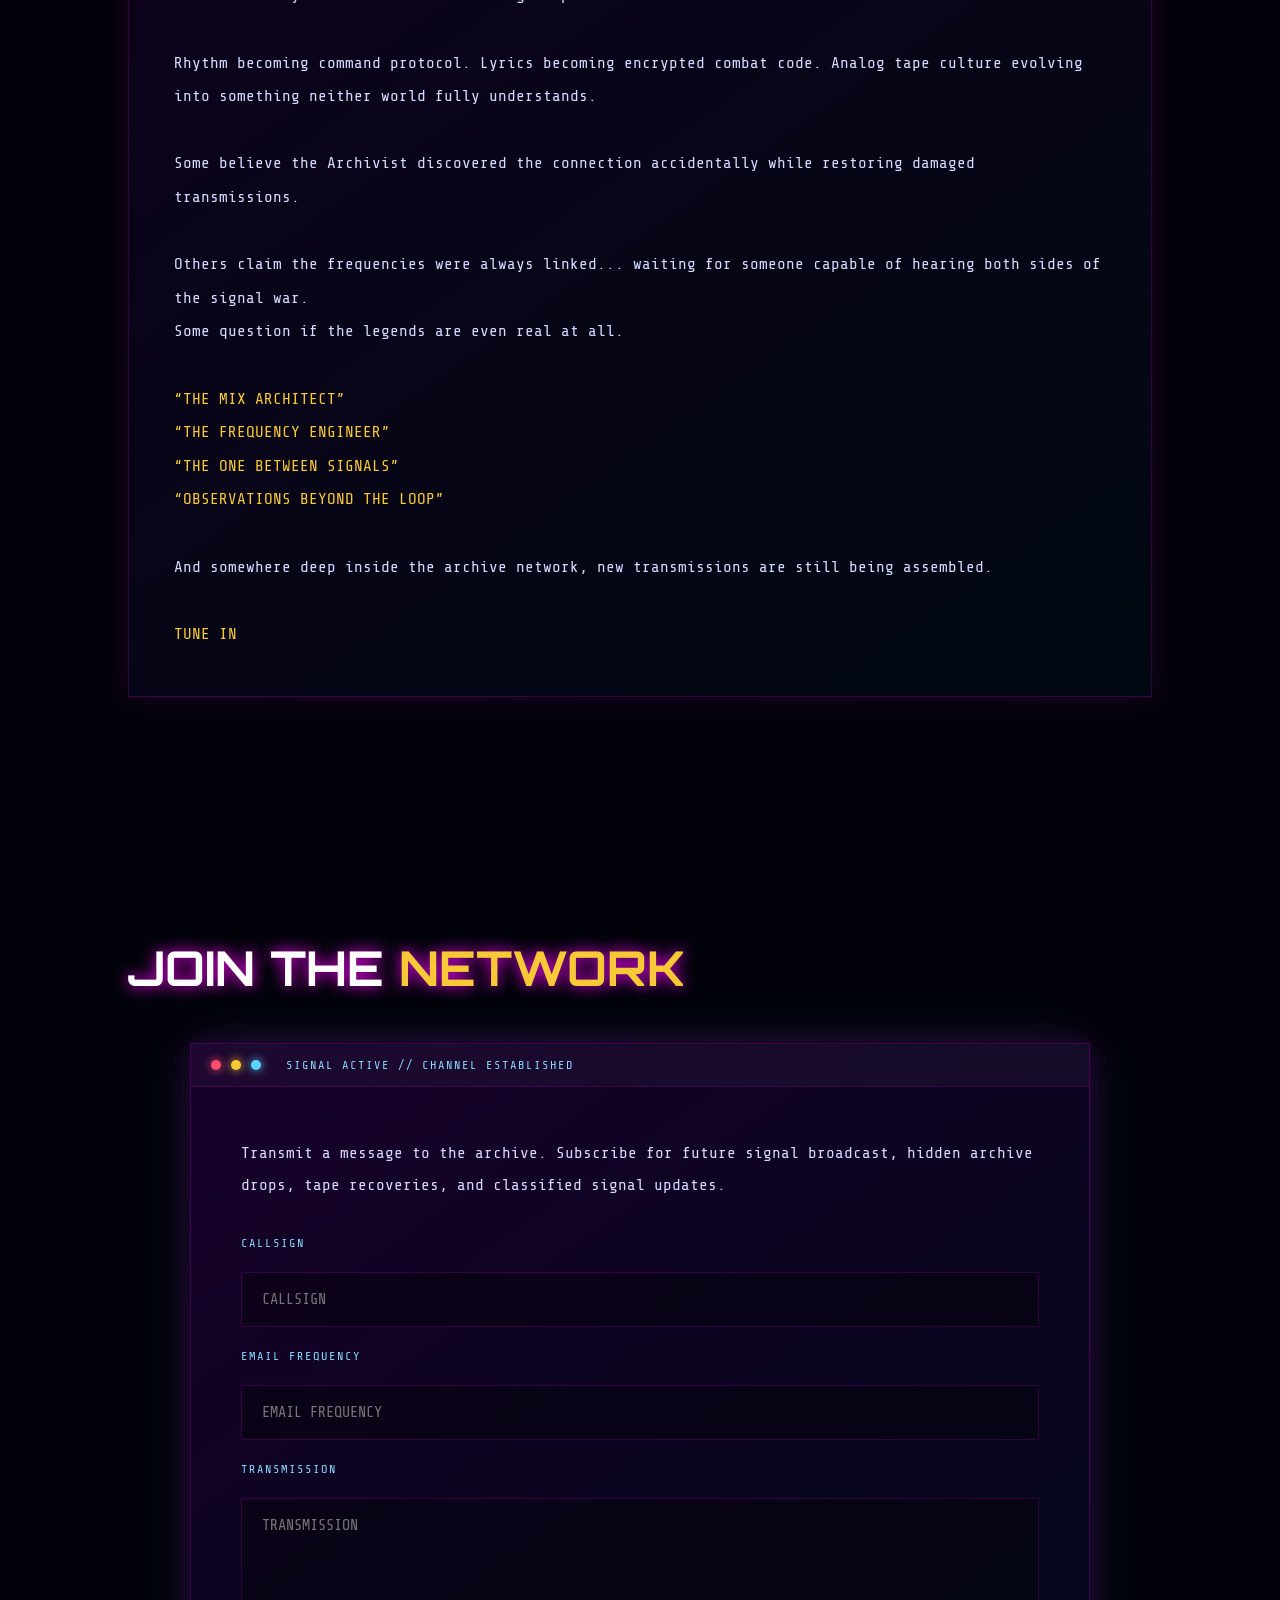
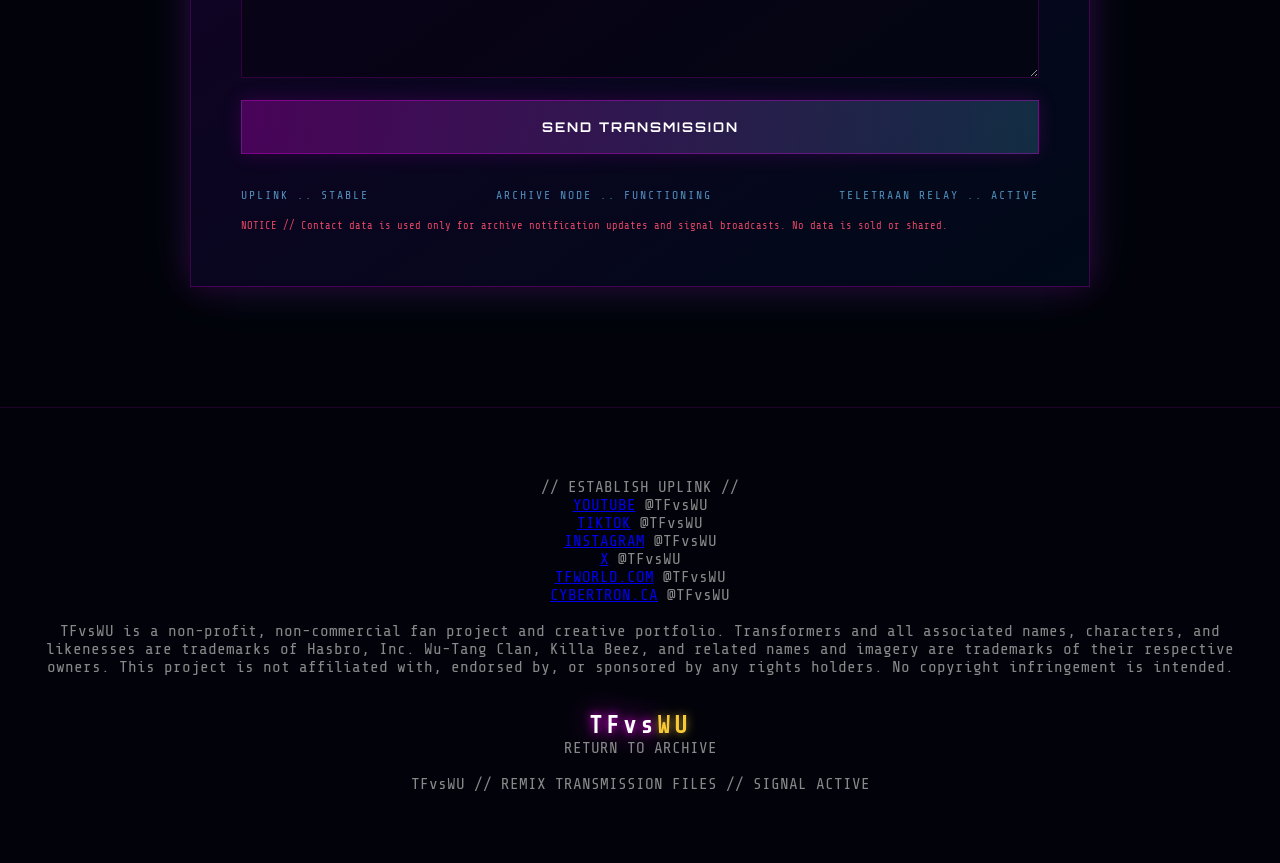
==== commit a690b5a9: "Update index.html" ====
--- a/index.html
+++ b/index.html
@@ -104,14 +104,13 @@
     <span class="release-label">// SIGNAL LOCKED //</span>
 
     <div class="release-title">
-        TRANSMISSION IMMINENT
+        TRANSMISSION: ONLINE
     </div>
 
     <div class="release-date">
         TAPE 01 — STEELJAW
         <br>
-        OCTOBER 25 // 9:00 PM EST
-    </div>
+STATUS: ACTIVE    </div>
 
     <div class="release-video">
     <iframe
